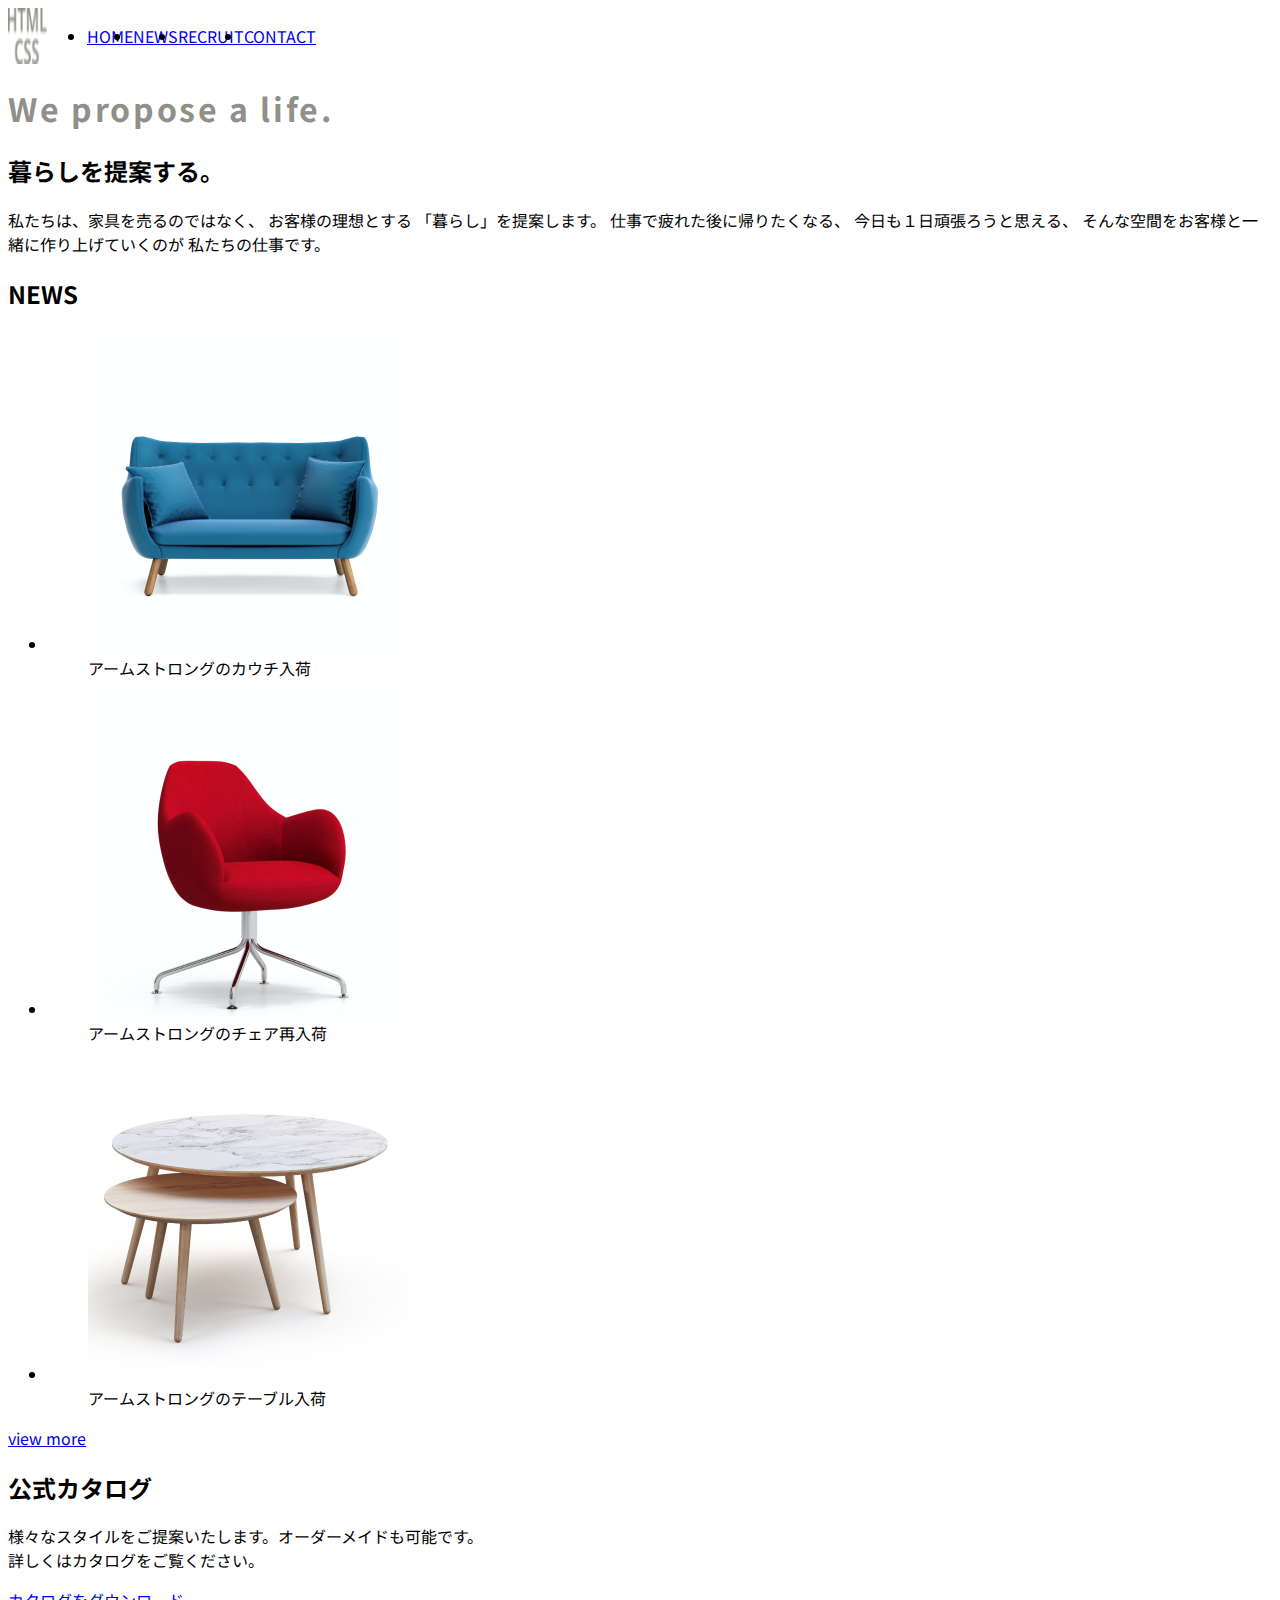
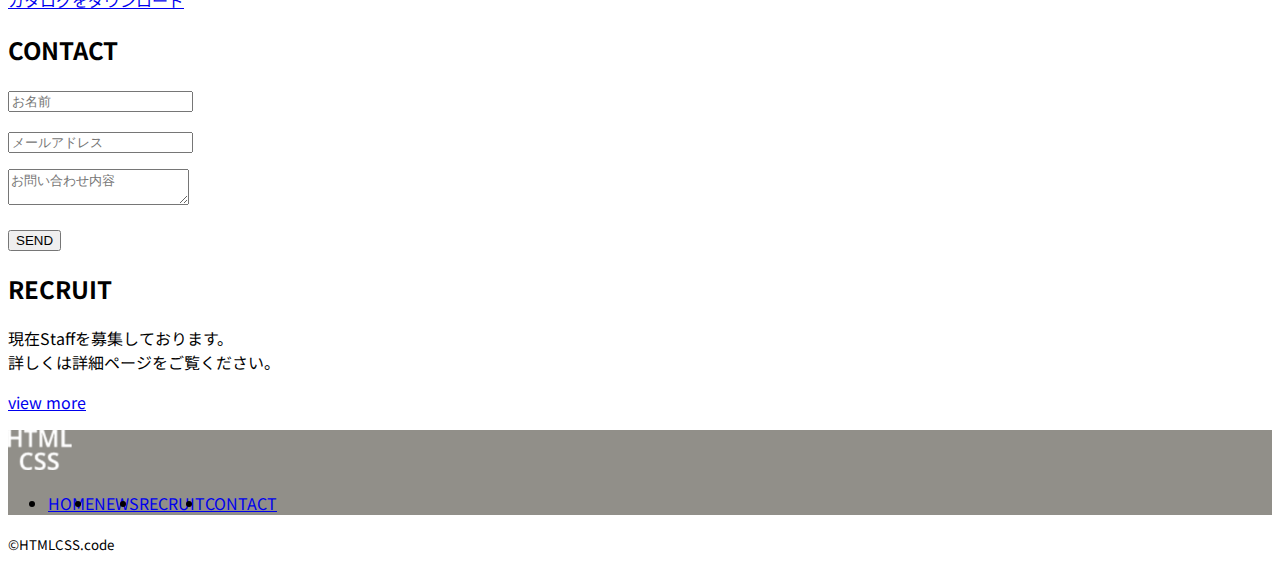
==== html-kaguya/index.html @ d34f878e "二箇所に改行を追加しました。" ====
<!DOCTYPE html>
<html lang="ja">
  <head>
    <meta charset="UTF-8">
    <meta name="viewport" content="width=device-width, initial-scale=1.0">
    <meta name="description" content="家具屋課題のHOMEページです。">
    <title>家具屋課題のHOMEページ</title>
    <link href="https://fonts.googleapis.com/css2?family=Noto+Sans+JP&display=swap" rel="stylesheet">
    <link rel="stylesheet" href="style.css">
  </head>
  <body>
    <header>
      <nav class="header-nav">
        <img class="header-nav__img" src="images/logo_header.png" srcset="images/logo_header.png 1x, images/logo_header@2x.png 2x" alt="htmlcss-header">
        <ul class="header-nav__menu">
          <li class="current-page"><a href="index.html">HOME</a></li>
          <li><a href="news.html">NEWS</a></li>
          <li><a href="recruit.html">RECRUIT</a></li>
          <li><a href="contact.html">CONTACT</a></li>
        </ul>
      </nav>
    </header>
    <main>
      <article class="main-article">
        <h1 class="h1-home">
          <span>We</span>
          <span>propose</span>
          <span>a life.</span>
        </h1>
        <div class="main-home">
          <article class="home-article">
            <h2 class="home-article__heading">暮らしを提案する。</h2>
            <p class="home-article__paragraph">
              <span>私たちは、家具を売るのではなく、</span>
              <span>お客様の理想とする</span>
              <span>「暮らし」を提案します。</span>
              <span>仕事で疲れた後に帰りたくなる、</span>
              <span>今日も１日頑張ろうと思える、</span>
              <span>そんな空間をお客様と一緒に作り上げていくのが</span>
              <span>私たちの仕事です。</span>
            </p>
          </article>
          <div class="home-image"></div>
        </div>
        <article class="main-news">
          <h2 class="main-news__heading">NEWS</h2>
          <ul class="main-news__unordered-list">
            <li>
              <figure>
                <img src="images/news01.png" alt="armstrong-couch" srcset="images/news01.png 1x, images/news01@2x.png 2x">
                <figcaption>アームストロングのカウチ入荷</figcaption>
              </figure>
            </li>
            <li>
              <figure>
                <img src="images/news02.png" alt="armstrong-chair" srcset="images/news02.png 1x, images/news02@2x.png 2x">
                <figcaption>アームストロングのチェア再入荷</figcaption>
              </figure>
            </li>
            <li>
              <figure>
                <img src="images/news03.png" alt="armstrong-table" srcset="images/news03.png 1x, images/news03@2x.png 2x">
                <figcaption>アームストロングのテーブル入荷</figcaption>
              </figure>
            </li>
          </ul>
          <p class="main-news__view-more"><a href="news.html">view more</a></p>
        </article>
        <article class="main-others">
          <h2 class="main-others__heading--catalog">公式カタログ</h2>
          <p class="main-others__paragraph--catalog">様々なスタイルをご提案いたします。オーダーメイドも可能です。<br>詳しくはカタログをご覧ください。</p>
          <p class="main-others__button--catalog"><a href="ctlg.pdf">カタログをダウンロード</a></p>
        </article>
        <article class="main-others">
          <h2 class="main-others__heading--contact">CONTACT</h2>
          <form class="main-others__form--contact" action="#" method="post">
            <p><input type="text" name="name" id="name-field" placeholder="お名前"></p>
            <p><input type="email" name="email" id="email-field" placeholder="メールアドレス"></p>
            <p><textarea name="comment" id="comment" placeholder="お問い合わせ内容"></textarea></p>
            <p><input type="submit" name="submit" value="SEND" id="submit"></p>
          </form>
        </article>
        <article class="main-others">
          <h2 class="main-others__heading--recruit">RECRUIT</h2>
          <p class="main-others__paragraph--recruit">現在Staffを募集しております。 <br>詳しくは詳細ページをご覧ください。</p>
          <p class="main-others__view-more--recruit"><a href="recruit.html">view more</a></p>
        </article>
      </article>
    </main>
    <footer>
      <nav class="footer-nav">
        <img class="footer-nav__img" src="images/logo_footer.png" srcset="images/logo_footer.png 1x, images/logo_footer@2x.png 2x" alt="htmlcss-footer">
        <ul class="footer-nav__menu">
          <li><a href="index.html">HOME</a></li>
          <li><a href="news.html">NEWS</a></li>
          <li><a href="recruit.html">RECRUIT</a></li>
          <li><a href="contact.html">CONTACT</a></li>
        </ul>
      </nav>
      <p class="footer-copyright"><small>&copy;HTMLCSS.code</small></p>
    </footer>
  </body>
</html>
---- html-kaguya/style.css ----
body {
  font-family: 'Noto Sans JP', sans-serif;
}

.header-nav {
  display: -webkit-box;
  display: -ms-flexbox;
  display: flex;
}

.header-nav__menu {
  display: -webkit-box;
  display: -ms-flexbox;
  display: flex;
}

.header-titles {
  background: transparent url(images/home_top.png) 0% 0% no-repeat padding-box;
}

.h1-home {
  text-align: left;
  font: Regular 53px/73px Noto Sans;
  letter-spacing: 2.65px;
  color: #918F89;
  opacity: 1;
}

.main-the-article {
  display: -webkit-box;
  display: -ms-flexbox;
  display: flex;
}

.main-contents__heading {
  letter-spacing: 2.5px;
  color: #3B3B3B;
  opacity: 1;
}

.main-contents__heading--home {
  color: #FF0000;
}

.main-contents__heading--news {
  letter-spacing: 2.3px;
}

.main-contents__paragraph {
  text-align: left;
  font: Regular 12px/30px Noto Sans;
  letter-spacing: 0.36px;
  color: #3B3B3B;
  opacity: 1;
}

.main-contents__unordered-list {
  list-style: none;
  display: -webkit-box;
  display: -ms-flexbox;
  display: flex;
  letter-spacing: -0.85px;
  color: #FFFFFF;
  text-shadow: 0px 0px 6px #000000E0;
  opacity: 1;
}

.test {
  background: #000000 0% 0% no-repeat padding-box;
  opacity: 0.6;
}

.footer-nav {
  background: #918F89 0% 0% no-repeat padding-box;
  opacity: 1;
}

.footer-nav__menu {
  display: -webkit-box;
  display: -ms-flexbox;
  display: flex;
}

.article-list {
  width: 100%;
}

.article-list__article-title {
  font-size: 20px;
}

.article-list__article-subtitle {
  font-size: 16px;
}
/*# sourceMappingURL=style.css.map */
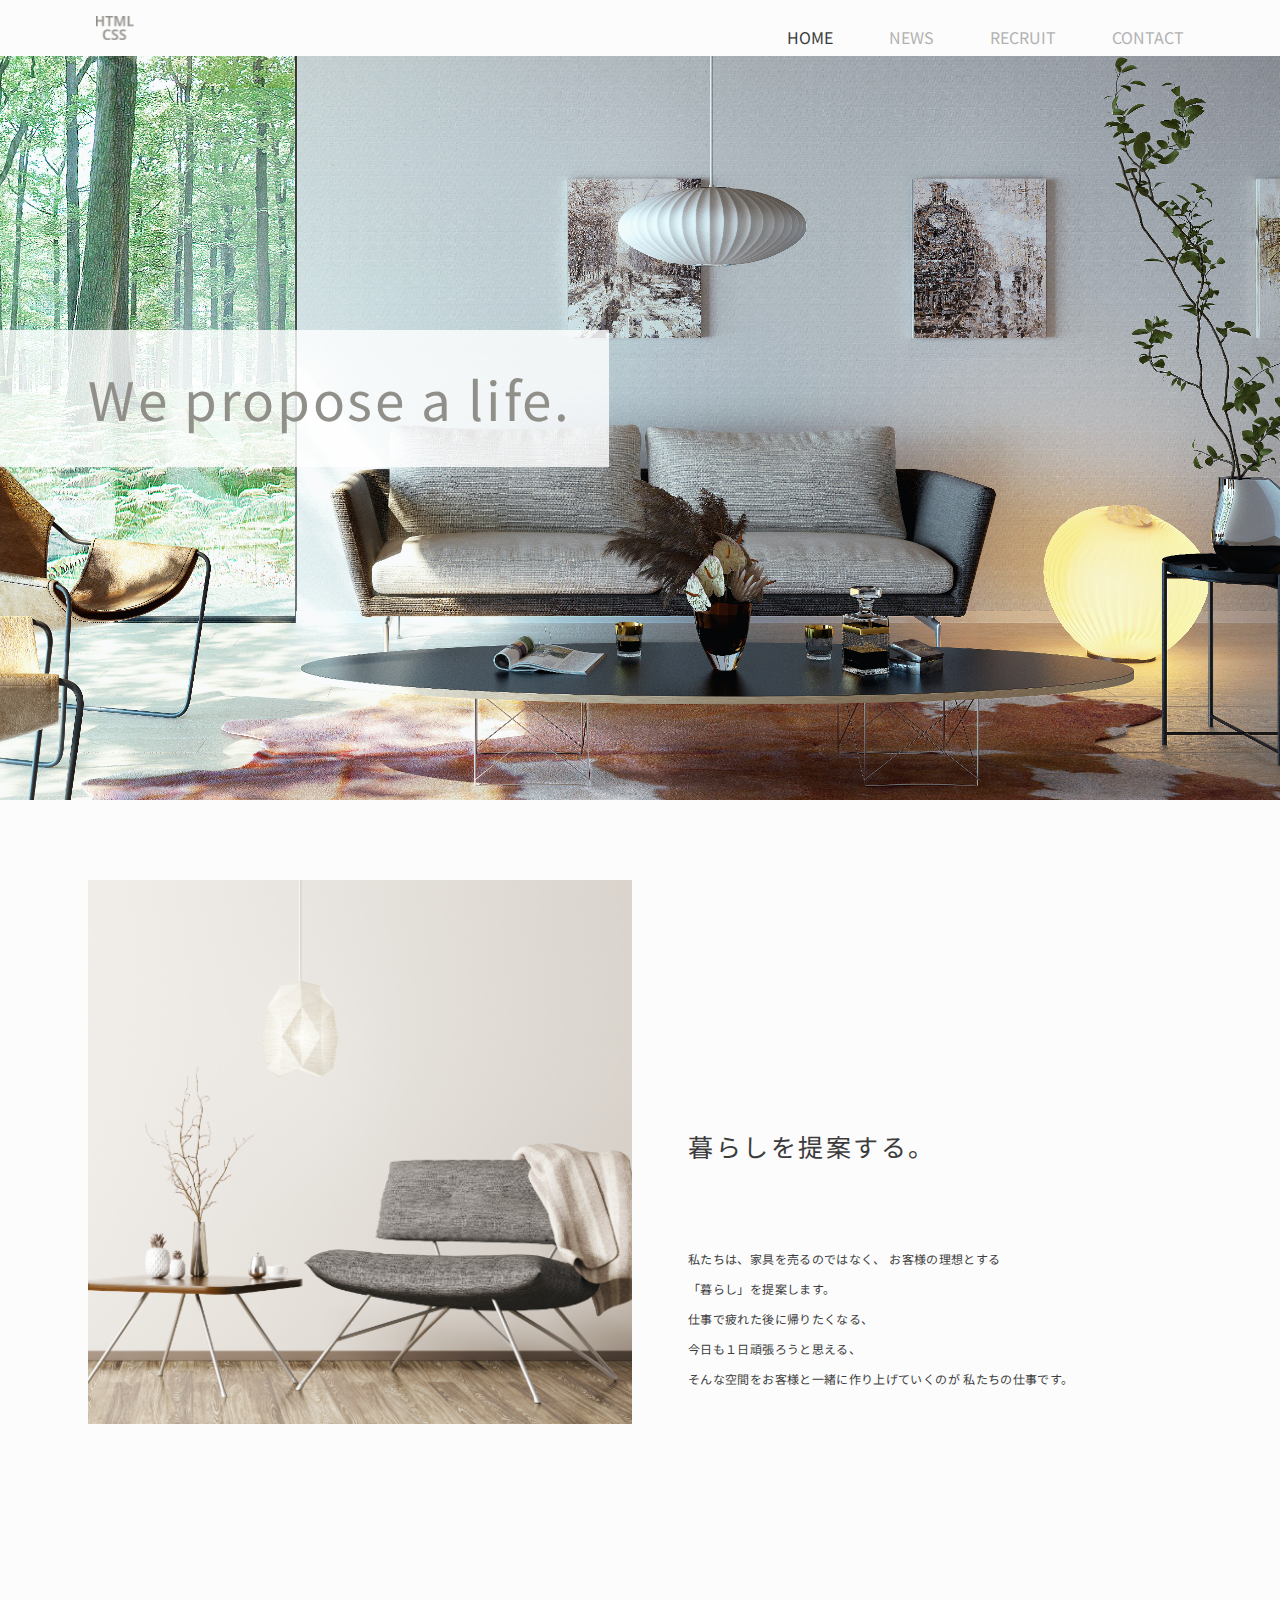
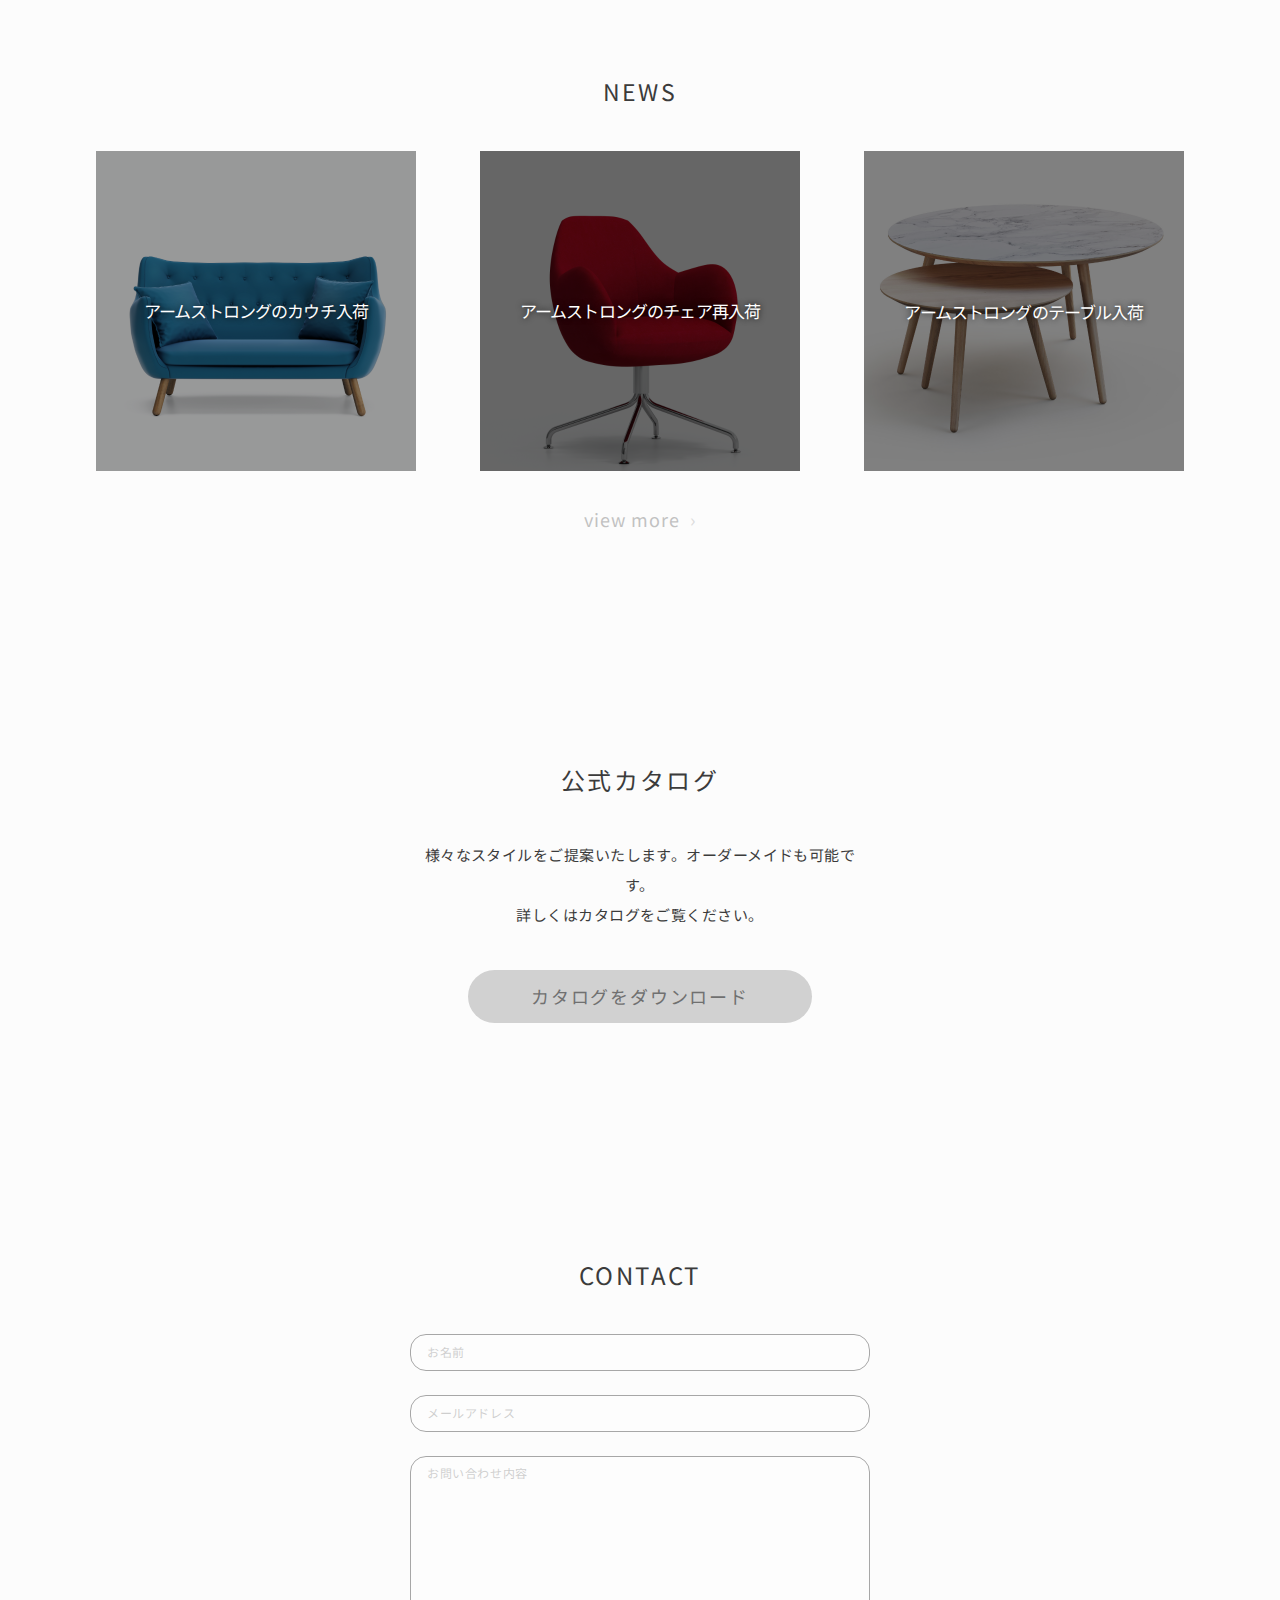
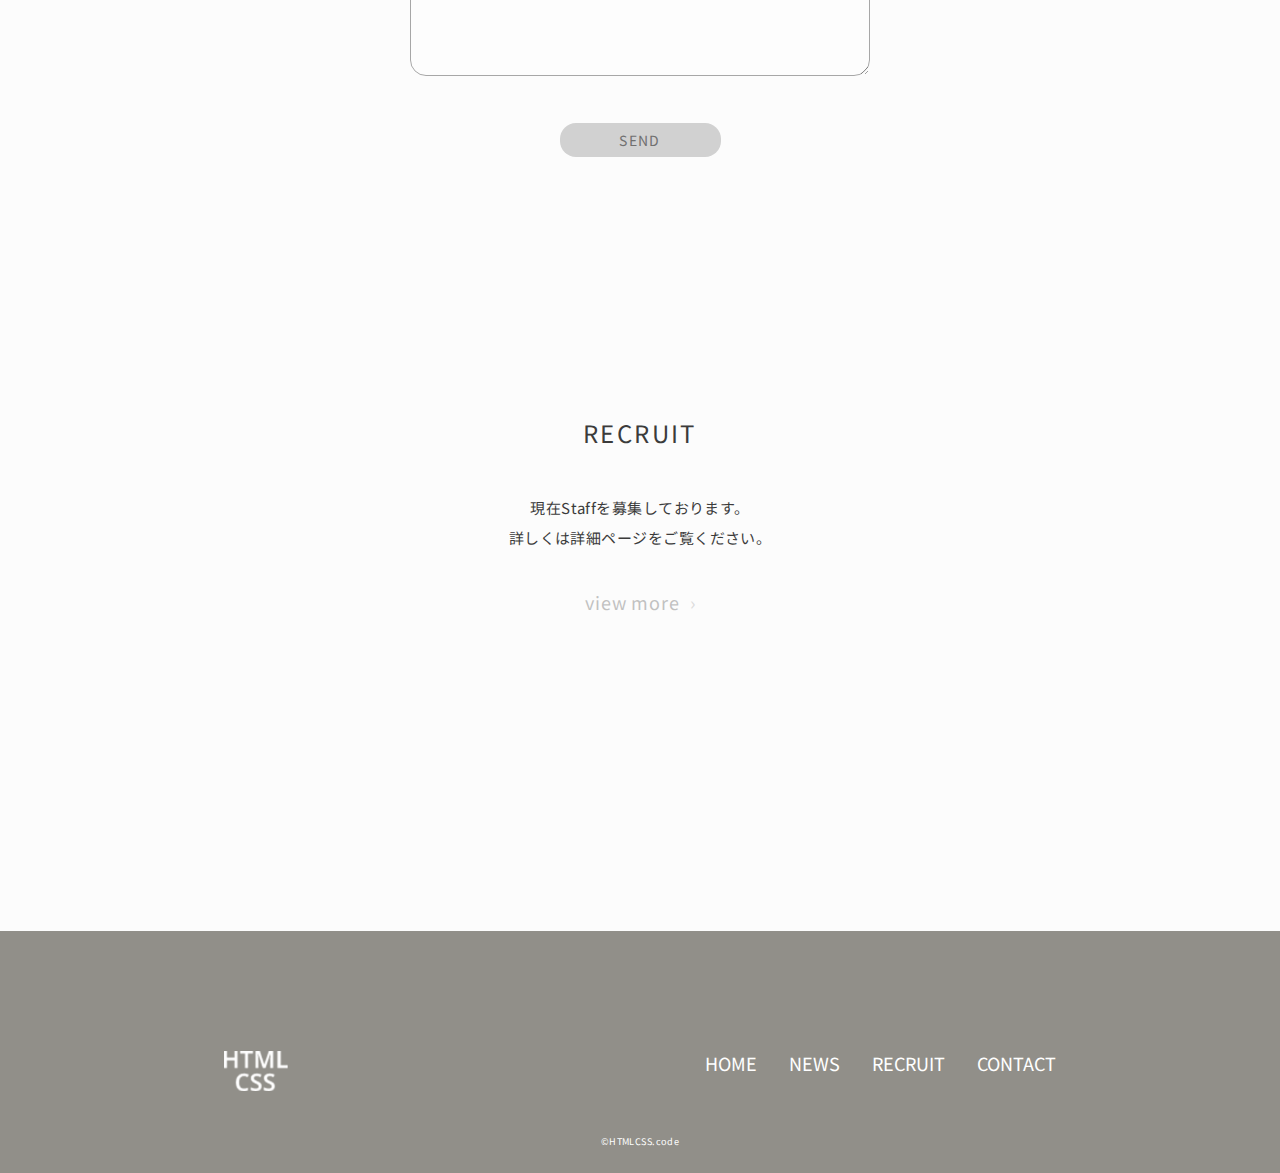
==== commit e16cba0e: "家具屋Homeのレスポンシブ対応をしました。HTMLではコンテンツを一つ追加しています。" ====
--- a/html-kaguya/index.html
+++ b/html-kaguya/index.html
@@ -77,7 +77,8 @@
             <p><input type="text" name="name" id="name-field" placeholder="お名前"></p>
             <p><input type="email" name="email" id="email-field" placeholder="メールアドレス"></p>
             <p><textarea name="comment" id="comment" placeholder="お問い合わせ内容"></textarea></p>
-            <p><input type="submit" name="submit" value="SEND" id="submit"></p>
+            <p class="submit-uppercase-pc"><input type="submit" name="submit" value="SEND" id="submit-pc"></p>
+            <p class="submit-uppercase-sp"><input type="submit" name="submit" value="Send" id="submit-sp"></p>
           </form>
         </article>
         <article class="main-others">
--- a/html-kaguya/style.css
+++ b/html-kaguya/style.css
@@ -1,95 +1,895 @@
+@charset "UTF-8";
 body {
-  font-family: 'Noto Sans JP', sans-serif;
+  margin: 0;
+  background: #fcfcfc 0% 0% no-repeat padding-box;
+  color: #3b3b3b;
+  font: normal 11px/22px "Noto Sans JP, sans-serif";
+}
+
+p,
+h1,
+h2,
+ul,
+figure {
+  margin: 0;
+  padding: 0;
+}
+
+a {
+  color: #b2b2b2;
+  text-decoration: none;
+}
+
+a:hover {
+  transition: opacity 0.3s;
+}
+
+*,
+*:before,
+*:after {
+  box-sizing: border-box;
+}
+
+.header-nav,
+.footer-nav,
+.footer-copyright,
+.main-article,
+.main-article-news,
+.main-article-recruit,
+.main-article-contact,
+.h1-news,
+.h1-recruit,
+.h1-contact {
+  max-width: 1280px;
+  margin: 0 auto;
+}
+
+@media (max-width: 350px) {
+  header {
+    height: 56px;
+  }
 }
 
 .header-nav {
-  display: -webkit-box;
-  display: -ms-flexbox;
+  padding: 0 96px;
+  font: normal 16px/22px "Noto Sans JP";
   display: flex;
+  justify-content: space-between;
+  align-items: flex-end;
+  height: 56px;
+}
+
+@media (max-width: 350px) {
+  .header-nav {
+    background: #918f89 url(images/logo_footer.png) 50% 50%/39.69px 24px
+      no-repeat padding-box;
+    position: fixed;
+    z-index: 1;
+    left: 0;
+    width: 350px;
+  }
+}
+
+.header-nav__img {
+  width: 38.49px;
+  height: 24px;
+  align-self: center;
+}
+
+@media (max-width: 350px) {
+  .header-nav__img {
+    display: none;
+  }
 }
 
 .header-nav__menu {
-  display: -webkit-box;
-  display: -ms-flexbox;
   display: flex;
-}
-
-.header-titles {
-  background: transparent url(images/home_top.png) 0% 0% no-repeat padding-box;
+  align-items: flex-end;
+}
+
+.header-nav__menu li {
+  display: inline-block;
+  letter-spacing: 0px;
+  margin-right: 56px;
+  padding-bottom: 8px;
+}
+
+.header-nav__menu li:last-child {
+  margin-right: 0;
+}
+
+@media (max-width: 350px) {
+  .header-nav__menu {
+    display: none;
+  }
+}
+
+.header-nav .current-page a {
+  color: #3b3b3b;
+}
+
+@media (max-width: 350px) {
+  footer {
+    height: 232px;
+    background: #918f89;
+  }
+}
+
+.footer-nav {
+  padding: 120px 224px 41px 224px;
+  display: flex;
+  justify-content: space-between;
+  background: #918f89;
+  font: normal 18px/24px "Noto Sans JP";
+}
+
+@media (max-width: 350px) {
+  .footer-nav {
+    background: url(images/logo_footer.png) 50% 50%/51.69px 32px no-repeat
+      padding-box;
+    padding: 0;
+    height: 186px;
+  }
+}
+
+.footer-nav__img {
+  width: 63.69px;
+  height: 40px;
+  align-self: center;
+}
+
+@media (max-width: 350px) {
+  .footer-nav__img {
+    display: none;
+  }
+}
+
+.footer-nav__menu {
+  display: flex;
+  align-items: flex-end;
+}
+
+@media (max-width: 350px) {
+  .footer-nav__menu {
+    display: none;
+  }
+}
+
+.footer-nav__menu li {
+  display: inline-block;
+  margin-right: 32px;
+  padding-bottom: 16px;
+}
+
+.footer-nav__menu li:last-child {
+  margin-right: 0;
+}
+
+@media (max-width: 350px) {
+  .footer-nav__menu {
+    display: none;
+  }
+}
+
+.footer-nav a {
+  letter-spacing: 0px;
+  color: #ffffff;
+}
+
+.footer-copyright {
+  padding-bottom: 24px;
+  background: #918f89;
+  text-align: center;
+  font: normal 11px/16px "Noto Sans JP";
+  letter-spacing: 0.44px;
+  color: #ffffff;
+}
+
+@media (max-width: 350px) {
+  .footer-copyright {
+    padding-bottom: 32px;
+  }
+}
+
+.main-article {
+  padding-top: 274px;
+  background: 0 0 / contain url(images/home_top.png) no-repeat padding-box;
+}
+
+@media (max-width: 350px) {
+  .main-article {
+    padding-top: 180px;
+    background: transparent url(images/home_top_sp.png) 0 0 / contain no-repeat
+      padding-box;
+  }
+}
+
+.main-article-news {
+  padding-top: 191px;
+  background: 0 0 / contain url(images/news_top.png) no-repeat padding-box;
+}
+
+@media (max-width: 350px) {
+  .main-article-news {
+    background: transparent url(images/news_top_sp.png) 0 0 / contain no-repeat
+      padding-box;
+  }
+}
+
+.main-article-recruit {
+  padding-top: 192px;
+  background: 0 0 / contain url(images/recruit_top.png) no-repeat padding-box;
+}
+
+@media (max-width: 350px) {
+  .main-article-recruit {
+    background: transparent url(images/recruit_top_sp.png) 0 0 / contain
+      no-repeat padding-box;
+  }
+}
+
+.main-article-contact {
+  padding-top: 192px;
+  background: 0 0 / contain url(images/contact_top.png) no-repeat padding-box;
+}
+
+@media (max-width: 350px) {
+  .main-article-contact {
+    background: transparent url(images/contact_top_sp.png) 0 0 / contain
+      no-repeat padding-box;
+  }
+}
+
+.h1-news,
+.h1-recruit,
+.h1-contact {
+  font-weight: normal;
+  font: normal 30px/53px "Noto Sans JP";
+  letter-spacing: 3px;
+  padding-left: 228px;
+  margin-bottom: 384px;
 }
 
 .h1-home {
-  text-align: left;
-  font: Regular 53px/73px Noto Sans;
+  width: 609px;
+  padding: 32px 0 32px 88px;
+  font: normal 53px/73px "Noto Sans JP";
   letter-spacing: 2.65px;
-  color: #918F89;
+  color: #918f89;
+  background: rgba(255, 255, 255, 0.8);
+  margin-bottom: 413px;
+}
+
+@media (max-width: 350px) {
+  .h1-home {
+    width: 184px;
+    padding: 0;
+    font: normal 39px/37px "Noto Sans JP";
+    letter-spacing: 1.95px;
+    background: none;
+    margin-bottom: 416px;
+  }
+}
+
+@media (max-width: 350px) {
+  .h1-home span {
+    display: inline-block;
+    height: 80px;
+    background: rgba(255, 255, 255, 0.6);
+    padding: 16px 16px 16px 54px;
+    margin-bottom: 16px;
+  }
+}
+
+.h1-news {
+  color: #918f89;
+}
+
+.h1-recruit {
+  color: #918f89;
+}
+
+.h1-contact {
+  color: #fcfcfc;
+}
+
+.main-home {
+  max-width: 1104px;
+  margin: 0 auto;
+  margin-bottom: 240px;
+  display: flex;
+  justify-content: center;
+  height: 560px;
+}
+
+@media (max-width: 350px) {
+  .main-home {
+    max-width: 328px;
+    display: block;
+    height: auto;
+  }
+}
+
+.home-article {
+  max-width: 560px;
+  margin: 0 auto;
+  width: 100%;
+  order: 1;
+  padding: 240px 0 0 56px;
+}
+
+@media (max-width: 350px) {
+  .home-article {
+    padding: 0;
+  }
+}
+
+.home-article__heading {
+  font: normal 25px/53px "Noto Sans JP";
+  letter-spacing: 2.5px;
+  margin-bottom: 71px;
+}
+
+@media (max-width: 350px) {
+  .home-article__heading {
+    text-align: center;
+    font: normal 21px/53px "Noto Sans JP";
+    letter-spacing: 2.1px;
+    line-height: 1;
+    margin-bottom: 32px;
+  }
+}
+
+.home-article__paragraph {
+  font: normal 12px/30px "Noto Sans JP";
+  letter-spacing: 0.36px;
+}
+
+@media (max-width: 350px) {
+  .home-article__paragraph {
+    text-align: center;
+    font: normal 14px/35px "Noto Sans JP";
+    letter-spacing: 0.42px;
+    margin-bottom: 24px;
+  }
+  .home-article__paragraph span:nth-child(2),
+  .home-article__paragraph span:nth-child(7) {
+    display: block;
+  }
+}
+
+.home-article__paragraph span:nth-child(3),
+.home-article__paragraph span:nth-child(5) {
+  display: block;
+}
+
+.home-image {
+  max-width: 560px;
+  margin: 0 auto;
+  background: 0 0 / contain url(images/concept.png) no-repeat padding-box;
+  width: 100%;
+}
+
+@media (max-width: 350px) {
+  .home-image {
+    background: transparent url(images/concept.png) 50% 50%/328px auto no-repeat
+      padding-box;
+    height: 264px;
+  }
+}
+
+.main-news__heading,
+.main-news__heading--page,
+.main-recruit__heading--recruit {
+  text-align: center;
+  font: normal 23px/53px "Noto Sans JP";
+  letter-spacing: 2.3px;
+}
+
+.main-news {
+  max-width: 1088px;
+  margin: 0 auto;
+  margin-bottom: 240px;
+}
+
+.main-news__page {
+  max-width: 1088px;
+  margin: 0 auto;
+  margin-bottom: 320px;
+}
+
+.main-news__heading {
+  line-height: 1;
+  margin-bottom: 48px;
+}
+
+@media (max-width: 350px) {
+  .main-news__heading {
+    font: normal 25px/53px "Noto Sans JP";
+    line-height: 1;
+    letter-spacing: 2.5px;
+    margin-bottom: 24px;
+  }
+}
+
+.main-news__heading--page {
+  margin-bottom: 56px;
+}
+
+.main-news__unordered-list {
+  display: flex;
+  justify-content: space-between;
+  list-style: none;
+  margin-bottom: 39px;
+}
+
+@media (max-width: 350px) {
+  .main-news__unordered-list {
+    display: block;
+    margin-bottom: 32px;
+  }
+}
+
+@media (max-width: 350px) {
+  .main-news__unordered-list li {
+    margin-bottom: 24px;
+    text-align: center;
+  }
+}
+
+.main-news__unordered-list li figure {
+  background-color: #000000;
+  position: relative;
+  max-width: 320px;
+  margin: 0 auto;
+}
+
+@media (max-width: 350px) {
+  .main-news__unordered-list li figure {
+    max-width: 272px;
+  }
+}
+
+.main-news__unordered-list li figure img {
+  width: 100%;
+}
+
+.main-news__unordered-list li:nth-child(1) img {
+  opacity: 0.6;
+  vertical-align: middle;
+}
+
+@media (max-width: 350px) {
+  .main-news__unordered-list li:nth-child(1) img {
+    opacity: 0.6;
+  }
+}
+
+.main-news__unordered-list li:nth-child(2) img {
+  opacity: 0.4;
+  vertical-align: middle;
+}
+
+@media (max-width: 350px) {
+  .main-news__unordered-list li:nth-child(2) img {
+    opacity: 0.6;
+  }
+}
+
+.main-news__unordered-list li:nth-child(3) img {
+  opacity: 0.5;
+  vertical-align: middle;
+}
+
+@media (max-width: 350px) {
+  .main-news__unordered-list li:nth-child(3) img {
+    opacity: 0.6;
+  }
+}
+
+.main-news__unordered-list li:nth-child(3) figcaption {
+  font: normal 17px/41px "Noto Sans JP";
+}
+
+@media (max-width: 350px) {
+  .main-news__unordered-list li:nth-child(3) figcaption {
+    font: normal 15px/32px "Noto Sans JP";
+    letter-spacing: -0.75px;
+  }
+}
+
+.main-news__unordered-list figcaption {
+  position: absolute;
+  width: 100%;
+  text-align: center;
+  top: 50%;
+  left: 50%;
+  transform: translate(-50%, -50%);
+  font: normal 17px/50px "Noto Sans JP";
+  letter-spacing: -0.85px;
+  color: #ffffff;
+  text-shadow: 0px 0px 6px #000000e0;
+}
+
+@media (max-width: 350px) {
+  .main-news__unordered-list figcaption {
+    font: normal 15px/32px "Noto Sans JP";
+    letter-spacing: -0.75px;
+    text-shadow: none;
+  }
+}
+
+.main-news__view-more {
+  text-align: center;
+  font: normal 18px/45px "Noto Sans JP";
+  opacity: 0.3;
+  line-height: 1;
+}
+
+@media (max-width: 350px) {
+  .main-news__view-more {
+    opacity: 1;
+  }
+}
+
+.main-news__view-more a {
+  letter-spacing: 0.9px;
+  color: #3b3b3b;
+}
+
+.main-news__view-more a:after {
+  margin-left: 10px;
+  content: "›";
+  color: #919191;
+}
+
+.main-others__heading--catalog,
+.main-others__heading--contact,
+.main-others__heading--recruit,
+.main-others__contact-page--heading {
+  text-align: center;
+  font: normal 24px/53px "Noto Sans JP";
+  letter-spacing: 2.4px;
+  line-height: 1;
+}
+
+.main-others__paragraph--catalog,
+.main-others__paragraph--recruit {
+  text-align: center;
+  font: normal 15px/30px "Noto Sans JP";
+  letter-spacing: 0.45px;
+}
+
+.main-others {
+  max-width: 460px;
+  margin: 0 auto;
+  margin-bottom: 240px;
+}
+
+@media (max-width: 350px) {
+  .main-others {
+    max-width: 330px;
+  }
+}
+
+.main-others:nth-child(6) {
+  margin-bottom: 320px;
+}
+
+@media (max-width: 350px) {
+  .main-others:nth-child(6) {
+    margin-bottom: 240px;
+  }
+}
+
+.main-others__heading--catalog {
+  margin-bottom: 48px;
+}
+
+.main-others__heading--contact {
+  margin-bottom: 47px;
+}
+
+@media (max-width: 350px) {
+  .main-others__heading--contact {
+    line-height: 1;
+    margin-bottom: 32px;
+  }
+}
+
+.main-others__heading--recruit {
+  margin-bottom: 48px;
+}
+
+@media (max-width: 350px) {
+  .main-others__heading--recruit {
+    line-height: 1;
+    margin-bottom: 32px;
+  }
+}
+
+.main-others__paragraph--catalog {
+  margin-bottom: 40px;
+}
+
+@media (max-width: 350px) {
+  .main-others__paragraph--catalog {
+    font: normal 14px/27px "Noto Sans JP";
+    letter-spacing: 0.42px;
+  }
+}
+
+.main-others__paragraph--recruit {
+  margin-bottom: 40px;
+}
+
+@media (max-width: 350px) {
+  .main-others__paragraph--recruit {
+    font: normal 15px/30px "Noto Sans JP";
+    letter-spacing: 0.45px;
+    margin-bottom: 24px;
+  }
+}
+
+.main-others__button--catalog {
+  text-align: center;
+  background: #d1d1d1;
+  border-radius: 40px;
+  max-width: 344px;
+  margin: 0 auto;
+}
+
+@media (max-width: 350px) {
+  .main-others__button--catalog {
+    max-width: 280px;
+    height: 56px;
+  }
+}
+
+.main-others__button--catalog a {
+  font: normal 18px/53px "Noto Sans JP";
+  letter-spacing: 1.8px;
+  color: #707070;
+  display: block;
+}
+
+.main-others__form--contact input,
+.main-others__form--contact textarea {
+  width: 100%;
+  border: 1px solid #707070;
+  border-radius: 16px;
+  background: #ffffff;
+  opacity: 0.6;
+}
+
+.main-others__form--contact input::placeholder,
+.main-others__form--contact textarea::placeholder {
+  font: normal 12px/53px "Noto Sans JP";
+  line-height: 1;
+  letter-spacing: 0.6px;
+  opacity: 0.4;
+  color: #3b3b3b;
+}
+
+@media (max-width: 350px) {
+  .main-others__form--contact p {
+    padding: 0 22px;
+  }
+}
+
+.main-others__form--contact input {
+  padding: 10px 16px;
+  margin-bottom: 24px;
+}
+
+@media (max-width: 350px) {
+  .main-others__form--contact input {
+    border: 0.5px solid #707070;
+    border-radius: 11px;
+    padding: 11px 17px 7px 17px;
+    margin-bottom: 16px;
+    height: 32px;
+  }
+}
+
+@media (max-width: 350px) {
+  .main-others__form--contact input::placeholder {
+    font: normal 14px/53px "Noto Sans JP";
+    letter-spacing: 0.7px;
+  }
+}
+
+.main-others__form--contact textarea {
+  padding: 10px 16px 178px 16px;
+  margin-bottom: 40px;
+}
+
+@media (max-width: 350px) {
+  .main-others__form--contact textarea {
+    padding: 15px 17px 117px 17px;
+    margin-bottom: 32px;
+    border: 0.5px solid #707070;
+    border-radius: 11px;
+  }
+}
+
+@media (max-width: 350px) {
+  .main-others__form--contact textarea::placeholder {
+    font: normal 14px/53px "Noto Sans JP";
+    letter-spacing: 0.7px;
+    line-height: 1;
+  }
+}
+
+.main-others__form--contact .submit-uppercase-pc {
+  max-width: 161px;
+  margin: 0 auto;
+}
+
+@media (max-width: 350px) {
+  .main-others__form--contact .submit-uppercase-pc {
+    max-width: 173px;
+    display: none;
+  }
+}
+
+.main-others__form--contact .submit-uppercase-pc input {
+  border: none;
+  background: #d1d1d1;
+  font: normal 14px/53px "Noto Sans JP";
+  letter-spacing: 1.4px;
+  line-height: 1;
+  color: #707070;
   opacity: 1;
 }
 
-.main-the-article {
-  display: -webkit-box;
-  display: -ms-flexbox;
-  display: flex;
-}
-
-.main-contents__heading {
-  letter-spacing: 2.5px;
-  color: #3B3B3B;
-  opacity: 1;
-}
-
-.main-contents__heading--home {
-  color: #FF0000;
-}
-
-.main-contents__heading--news {
-  letter-spacing: 2.3px;
-}
-
-.main-contents__paragraph {
-  text-align: left;
-  font: Regular 12px/30px Noto Sans;
-  letter-spacing: 0.36px;
-  color: #3B3B3B;
-  opacity: 1;
-}
-
-.main-contents__unordered-list {
-  list-style: none;
-  display: -webkit-box;
-  display: -ms-flexbox;
-  display: flex;
-  letter-spacing: -0.85px;
-  color: #FFFFFF;
-  text-shadow: 0px 0px 6px #000000E0;
-  opacity: 1;
-}
-
-.test {
-  background: #000000 0% 0% no-repeat padding-box;
-  opacity: 0.6;
-}
-
-.footer-nav {
-  background: #918F89 0% 0% no-repeat padding-box;
-  opacity: 1;
-}
-
-.footer-nav__menu {
-  display: -webkit-box;
-  display: -ms-flexbox;
-  display: flex;
-}
-
-.article-list {
-  width: 100%;
-}
-
-.article-list__article-title {
-  font-size: 20px;
-}
-
-.article-list__article-subtitle {
-  font-size: 16px;
-}
-/*# sourceMappingURL=style.css.map */+@media (max-width: 350px) {
+  .main-others__form--contact .submit-uppercase-pc input {
+    font: normal 18px/53px "Noto Sans JP";
+    letter-spacing: 0.9px;
+    line-height: 1;
+  }
+}
+
+.main-others__form--contact .submit-uppercase-sp {
+  display: none;
+}
+
+@media (max-width: 350px) {
+  .main-others__form--contact .submit-uppercase-sp {
+    max-width: 173px;
+    margin: 0 auto;
+    display: block;
+    padding: 0;
+  }
+  .main-others__form--contact .submit-uppercase-sp input {
+    border: none;
+    background: #d1d1d1;
+    font: normal 18px/53px "Noto Sans JP";
+    letter-spacing: 0.9px;
+    line-height: 1;
+    color: #707070;
+    opacity: 1;
+    height: 48px;
+    border-radius: 30px;
+    padding: 12px 64px;
+  }
+}
+
+.main-others__view-more--recruit {
+  text-align: center;
+  font: normal 18px/45px "Noto Sans JP";
+  opacity: 0.3;
+  line-height: 1;
+}
+
+@media (max-width: 350px) {
+  .main-others__view-more--recruit {
+    opacity: 1;
+  }
+}
+
+.main-others__view-more--recruit a {
+  letter-spacing: 0.9px;
+  color: #3b3b3b;
+}
+
+.main-others__view-more--recruit:after {
+  margin-left: 10px;
+  content: "›";
+  color: #919191;
+}
+
+.main-recruit {
+  margin: 0 auto;
+  margin-bottom: 320px;
+}
+
+.main-recruit__heading--recruit {
+  margin-bottom: 32px;
+}
+
+table th,
+table li:first-child {
+  font: normal 16px/22px "Noto Sans JP";
+  letter-spacing: 0;
+}
+
+table {
+  width: 640px;
+  margin: 0 auto;
+  border: 1px solid #707070;
+  border-collapse: separate;
+  border-spacing: 0;
+  border-radius: 4px;
+  overflow: hidden;
+}
+
+table th {
+  background: #dcdbd9;
+  font-weight: normal;
+  width: 144px;
+  border-bottom: 1px solid #707070;
+}
+
+table td {
+  padding: 16px 0;
+  border-bottom: 1px solid #707070;
+  border-left: 1px solid #707070;
+}
+
+table tr:nth-child(4) th {
+  border-bottom: none;
+}
+
+table tr:last-child td {
+  border-bottom: none;
+}
+
+table li {
+  list-style-type: none;
+  margin-left: 45px;
+}
+
+table li:first-child {
+  margin-bottom: 8px;
+}
+
+table .job-description li:not(:first-child) {
+  list-style-type: disc;
+  margin-left: 68px;
+  font: normal 14px/23px "Noto Sans JP";
+  letter-spacing: 0px;
+}
+
+table .salary li:not(:first-child) {
+  font: normal 14px/19px "Noto Sans JP";
+  letter-spacing: 0px;
+}
+
+table .work-time li:not(:first-child) {
+  font: normal 14px/21px "Noto Sans JP";
+  letter-spacing: 0px;
+}
+
+.main-others__contact-page {
+  max-width: 454px;
+  margin: 0 auto;
+  margin-bottom: 320px;
+}
+
+.main-others__contact-page--heading {
+  margin-bottom: 40px;
+}
+
+.main-others__contact-page--paragraph {
+  text-align: center;
+  font: normal 15px/53px "Noto Sans JP";
+  letter-spacing: 0.6px;
+  margin-bottom: 40px;
+  display: inline-block;
+  width: 541px;
+  white-space: nowrap;
+  margin-left: -39px;
+}
+/*# sourceMappingURL=style.css.map */
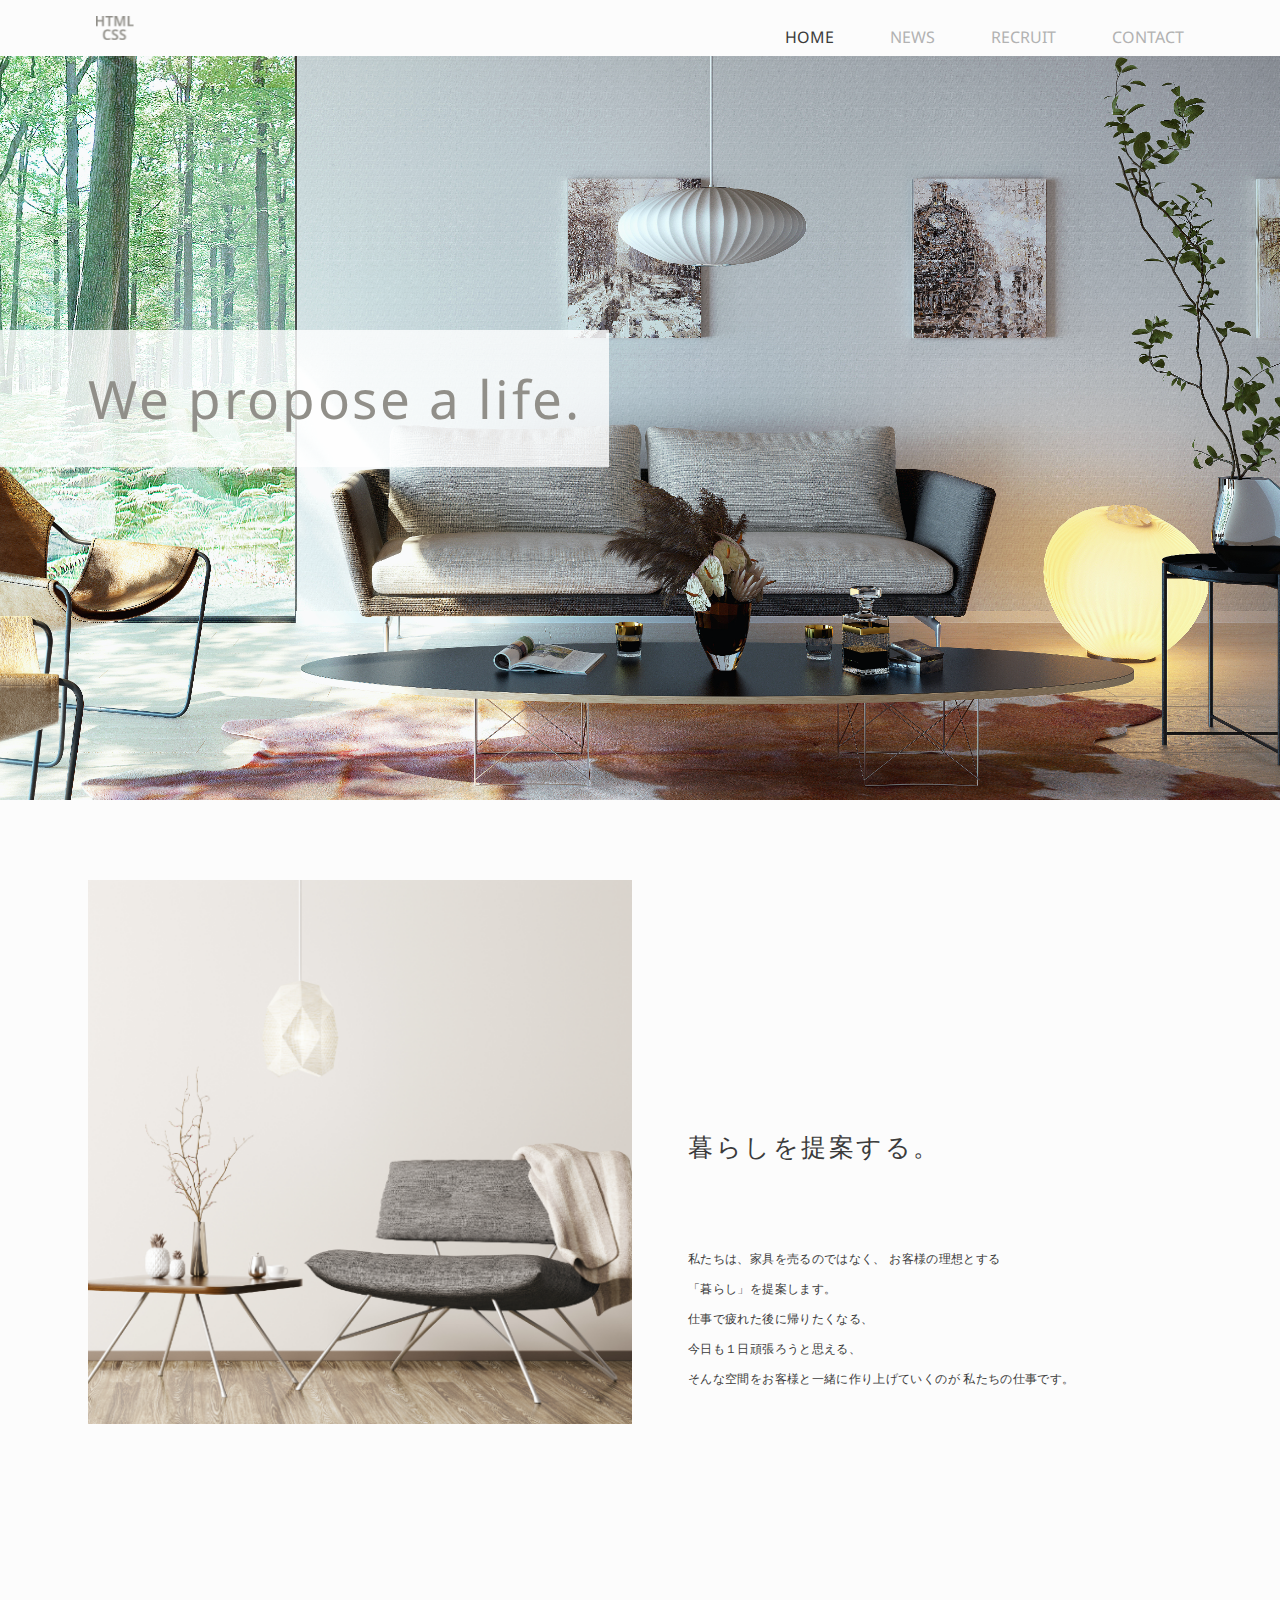
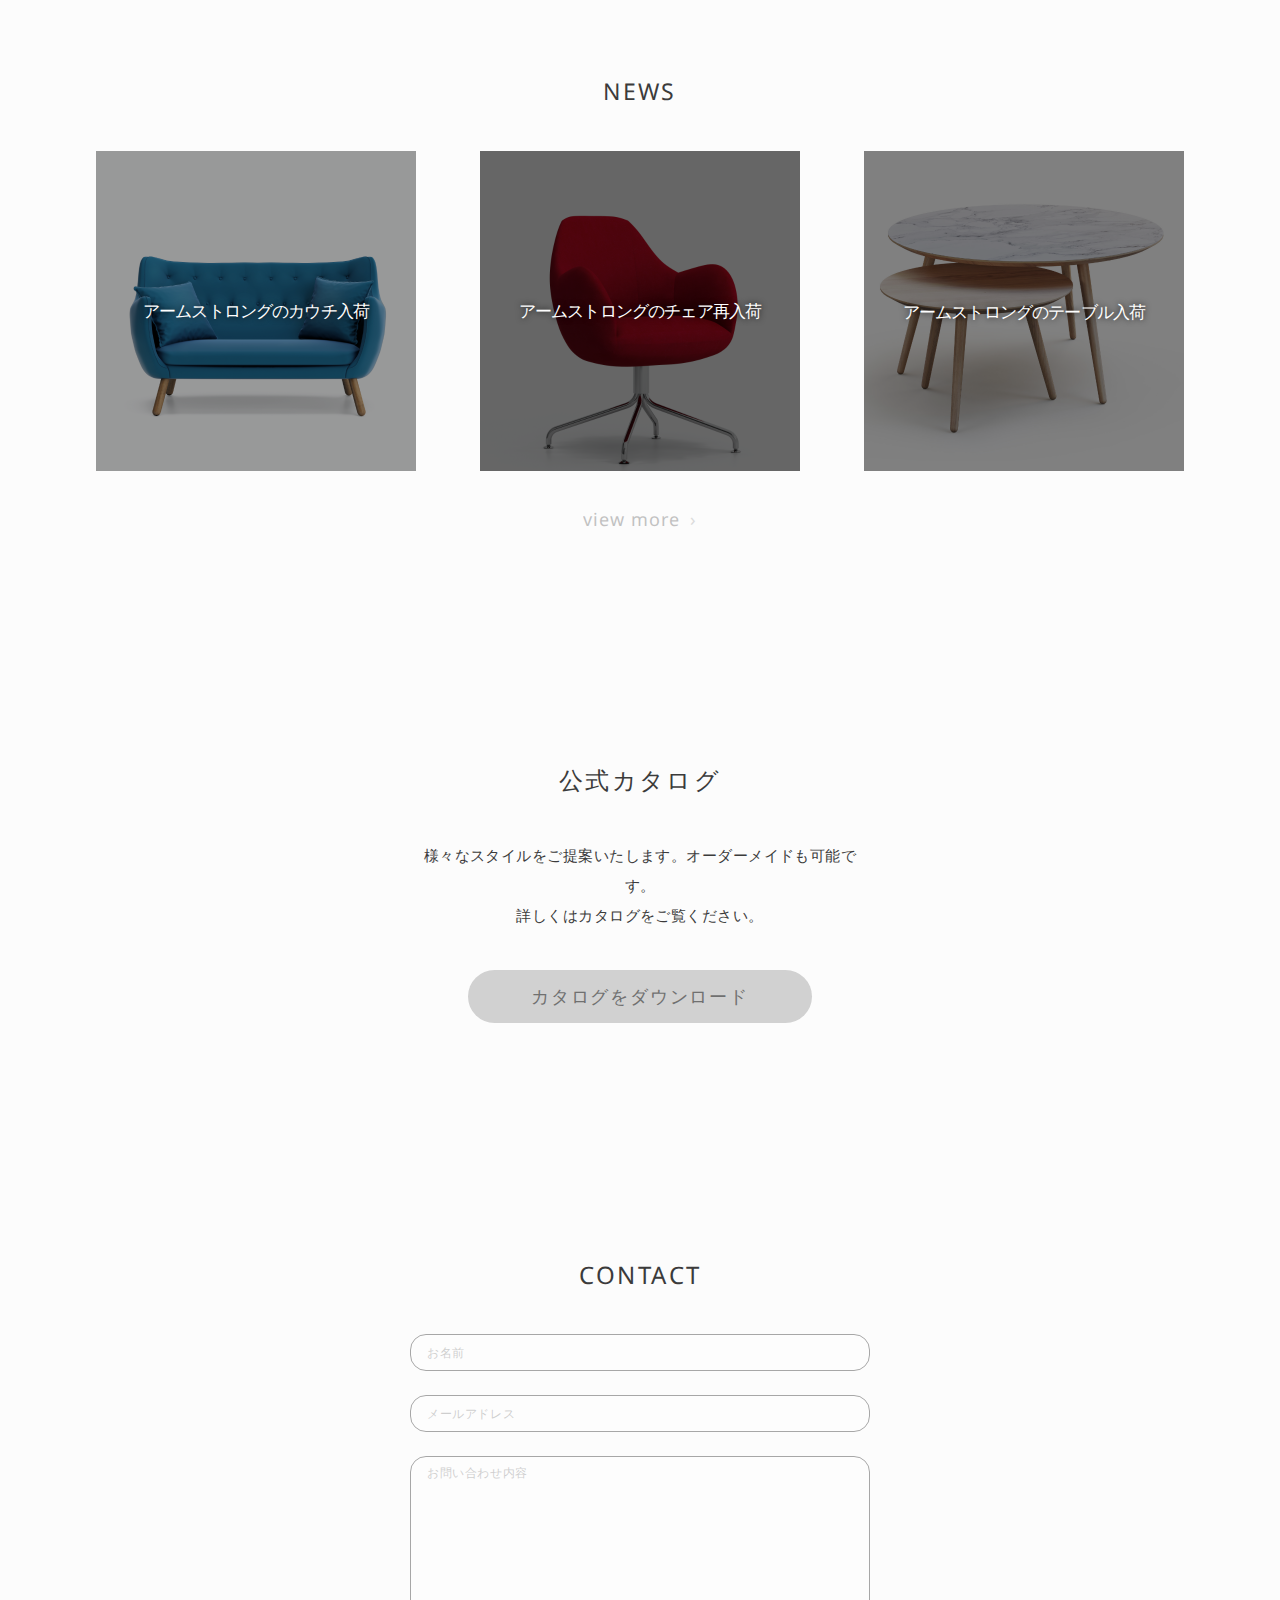
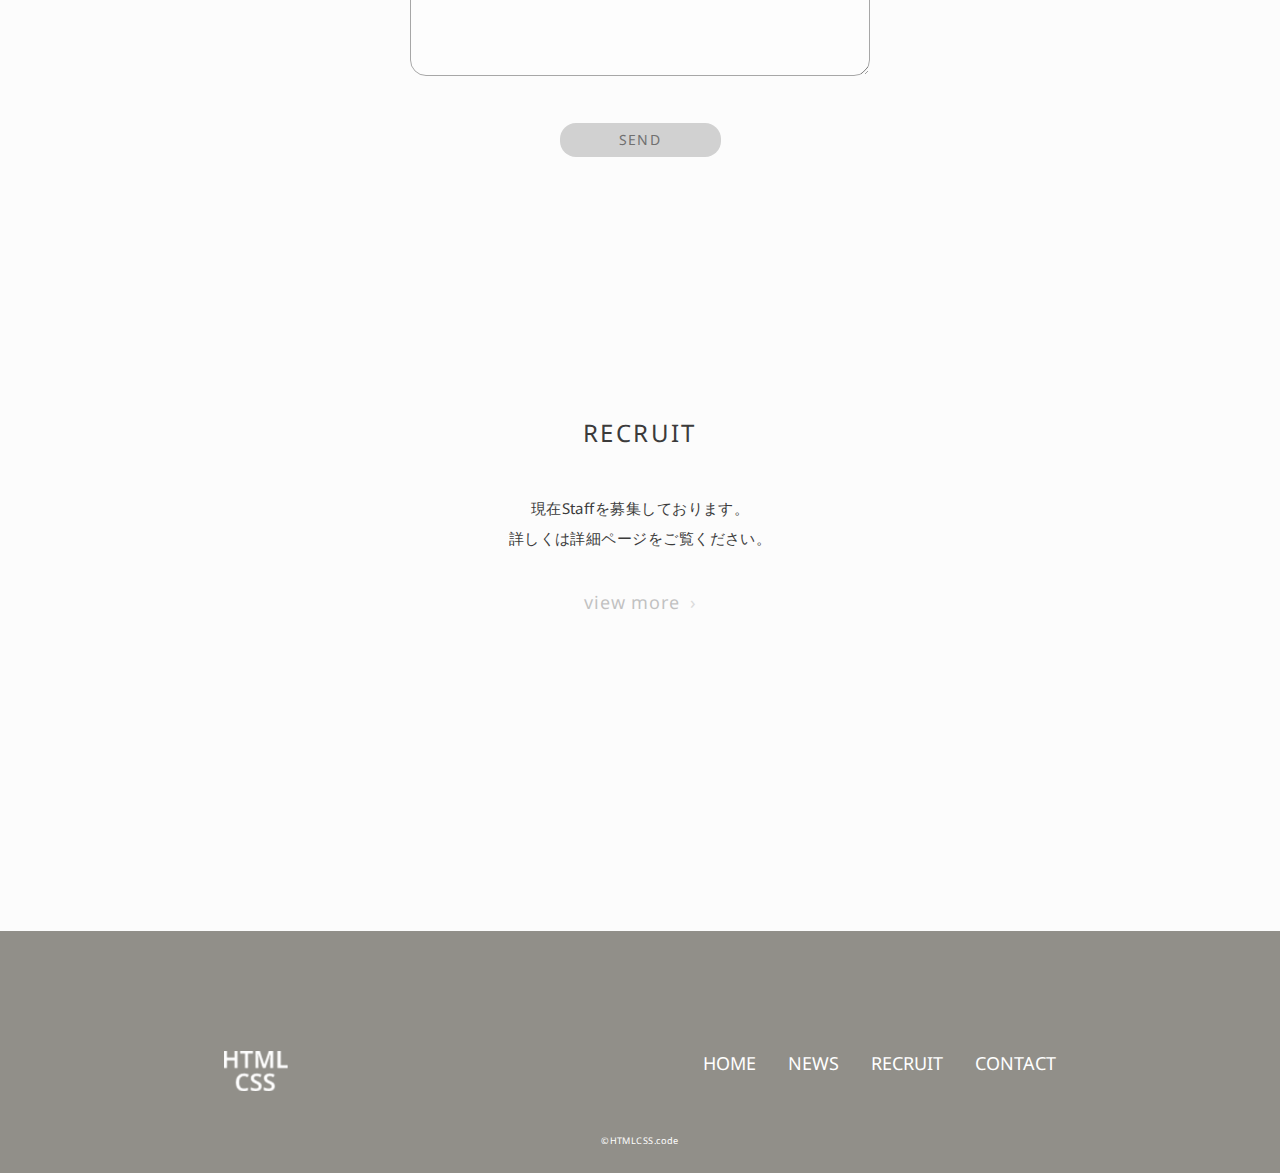
==== commit c45f5bce: "ご指摘いただいた箇所の修正、フォント指定の修正を行いました。" ====
--- a/html-kaguya/index.html
+++ b/html-kaguya/index.html
@@ -5,7 +5,7 @@
     <meta name="viewport" content="width=device-width, initial-scale=1.0">
     <meta name="description" content="家具屋課題のHOMEページです。">
     <title>家具屋課題のHOMEページ</title>
-    <link href="https://fonts.googleapis.com/css2?family=Noto+Sans+JP&display=swap" rel="stylesheet">
+    <link href="https://fonts.googleapis.com/css2?family=Noto+Sans&display=swap" rel="stylesheet">
     <link rel="stylesheet" href="style.css">
   </head>
   <body>
@@ -91,6 +91,7 @@
     <footer>
       <nav class="footer-nav">
         <img class="footer-nav__img" src="images/logo_footer.png" srcset="images/logo_footer.png 1x, images/logo_footer@2x.png 2x" alt="htmlcss-footer">
+        <a href="index.html"><img class="footer-nav__img--sp" src="images/logo_footer.png" srcset="images/logo_footer.png 1x, images/logo_footer@2x.png 2x" alt="htmlcss-footer"></a>
         <ul class="footer-nav__menu">
           <li><a href="index.html">HOME</a></li>
           <li><a href="news.html">NEWS</a></li>
--- a/html-kaguya/style.css
+++ b/html-kaguya/style.css
@@ -3,7 +3,7 @@
   margin: 0;
   background: #fcfcfc 0% 0% no-repeat padding-box;
   color: #3b3b3b;
-  font: normal 11px/22px "Noto Sans JP, sans-serif";
+  font: normal 11px/22px "Noto Sans", sans-serif;
 }
 
 p,
@@ -44,7 +44,7 @@
   margin: 0 auto;
 }
 
-@media (max-width: 350px) {
+@media (max-width: 375px) {
   header {
     height: 56px;
   }
@@ -52,21 +52,21 @@
 
 .header-nav {
   padding: 0 96px;
-  font: normal 16px/22px "Noto Sans JP";
+  font: normal 16px/22px "Noto Sans";
   display: flex;
   justify-content: space-between;
   align-items: flex-end;
   height: 56px;
 }
 
-@media (max-width: 350px) {
+@media (max-width: 375px) {
   .header-nav {
     background: #918f89 url(images/logo_footer.png) 50% 50%/39.69px 24px
       no-repeat padding-box;
     position: fixed;
     z-index: 1;
     left: 0;
-    width: 350px;
+    width: 100%;
   }
 }
 
@@ -76,7 +76,7 @@
   align-self: center;
 }
 
-@media (max-width: 350px) {
+@media (max-width: 375px) {
   .header-nav__img {
     display: none;
   }
@@ -98,7 +98,7 @@
   margin-right: 0;
 }
 
-@media (max-width: 350px) {
+@media (max-width: 375px) {
   .header-nav__menu {
     display: none;
   }
@@ -108,7 +108,7 @@
   color: #3b3b3b;
 }
 
-@media (max-width: 350px) {
+@media (max-width: 375px) {
   footer {
     height: 232px;
     background: #918f89;
@@ -120,15 +120,15 @@
   display: flex;
   justify-content: space-between;
   background: #918f89;
-  font: normal 18px/24px "Noto Sans JP";
-}
-
-@media (max-width: 350px) {
+  font: normal 18px/24px "Noto Sans";
+}
+
+@media (max-width: 375px) {
   .footer-nav {
-    background: url(images/logo_footer.png) 50% 50%/51.69px 32px no-repeat
-      padding-box;
     padding: 0;
     height: 186px;
+    justify-content: center;
+    align-items: center;
   }
 }
 
@@ -138,9 +138,26 @@
   align-self: center;
 }
 
-@media (max-width: 350px) {
+@media (max-width: 375px) {
   .footer-nav__img {
     display: none;
+  }
+}
+
+.footer-nav > a {
+  margin: 0 auto;
+}
+
+.footer-nav__img--sp {
+  display: none;
+}
+
+@media (max-width: 375px) {
+  .footer-nav__img--sp {
+    display: block;
+    width: 51.69px;
+    height: 32px;
+    margin: 0 auto;
   }
 }
 
@@ -149,7 +166,7 @@
   align-items: flex-end;
 }
 
-@media (max-width: 350px) {
+@media (max-width: 375px) {
   .footer-nav__menu {
     display: none;
   }
@@ -165,7 +182,7 @@
   margin-right: 0;
 }
 
-@media (max-width: 350px) {
+@media (max-width: 375px) {
   .footer-nav__menu {
     display: none;
   }
@@ -180,12 +197,12 @@
   padding-bottom: 24px;
   background: #918f89;
   text-align: center;
-  font: normal 11px/16px "Noto Sans JP";
+  font: normal 11px/16px "Noto Sans";
   letter-spacing: 0.44px;
   color: #ffffff;
 }
 
-@media (max-width: 350px) {
+@media (max-width: 375px) {
   .footer-copyright {
     padding-bottom: 32px;
   }
@@ -196,9 +213,10 @@
   background: 0 0 / contain url(images/home_top.png) no-repeat padding-box;
 }
 
-@media (max-width: 350px) {
+@media (max-width: 375px) {
   .main-article {
-    padding-top: 180px;
+    margin-top: -56px;
+    padding-top: 200px;
     background: transparent url(images/home_top_sp.png) 0 0 / contain no-repeat
       padding-box;
   }
@@ -209,8 +227,10 @@
   background: 0 0 / contain url(images/news_top.png) no-repeat padding-box;
 }
 
-@media (max-width: 350px) {
+@media (max-width: 375px) {
   .main-article-news {
+    margin-top: -56px;
+    padding-top: 256px;
     background: transparent url(images/news_top_sp.png) 0 0 / contain no-repeat
       padding-box;
   }
@@ -221,8 +241,10 @@
   background: 0 0 / contain url(images/recruit_top.png) no-repeat padding-box;
 }
 
-@media (max-width: 350px) {
+@media (max-width: 375px) {
   .main-article-recruit {
+    margin-top: -56px;
+    padding-top: 256px;
     background: transparent url(images/recruit_top_sp.png) 0 0 / contain
       no-repeat padding-box;
   }
@@ -233,8 +255,10 @@
   background: 0 0 / contain url(images/contact_top.png) no-repeat padding-box;
 }
 
-@media (max-width: 350px) {
+@media (max-width: 375px) {
   .main-article-contact {
+    margin-top: -56px;
+    padding-top: 256px;
     background: transparent url(images/contact_top_sp.png) 0 0 / contain
       no-repeat padding-box;
   }
@@ -243,50 +267,58 @@
 .h1-news,
 .h1-recruit,
 .h1-contact {
-  font-weight: normal;
-  font: normal 30px/53px "Noto Sans JP";
+  font: normal 30px/53px "Noto Sans";
   letter-spacing: 3px;
+  color: #918f89;
   padding-left: 228px;
   margin-bottom: 384px;
+}
+
+@media (max-width: 375px) {
+  .h1-news,
+  .h1-recruit,
+  .h1-contact {
+    font: normal 25px/53px "Noto Sans";
+    line-height: 1;
+    letter-spacing: 2.5px;
+    color: #3b3b3b;
+    padding-left: 0;
+    text-align: center;
+    margin-bottom: 576px;
+  }
 }
 
 .h1-home {
   width: 609px;
   padding: 32px 0 32px 88px;
-  font: normal 53px/73px "Noto Sans JP";
+  font: normal 53px/73px "Noto Sans";
   letter-spacing: 2.65px;
   color: #918f89;
   background: rgba(255, 255, 255, 0.8);
   margin-bottom: 413px;
 }
 
-@media (max-width: 350px) {
+@media (max-width: 375px) {
   .h1-home {
     width: 184px;
     padding: 0;
-    font: normal 39px/37px "Noto Sans JP";
+    font: normal 39px/37px "Noto Sans";
     letter-spacing: 1.95px;
     background: none;
     margin-bottom: 416px;
-  }
-}
-
-@media (max-width: 350px) {
+    height: 272px;
+  }
+}
+
+@media (max-width: 375px) {
   .h1-home span {
     display: inline-block;
     height: 80px;
     background: rgba(255, 255, 255, 0.6);
     padding: 16px 16px 16px 54px;
     margin-bottom: 16px;
-  }
-}
-
-.h1-news {
-  color: #918f89;
-}
-
-.h1-recruit {
-  color: #918f89;
+    line-height: 55px;
+  }
 }
 
 .h1-contact {
@@ -302,7 +334,7 @@
   height: 560px;
 }
 
-@media (max-width: 350px) {
+@media (max-width: 375px) {
   .main-home {
     max-width: 328px;
     display: block;
@@ -318,22 +350,22 @@
   padding: 240px 0 0 56px;
 }
 
-@media (max-width: 350px) {
+@media (max-width: 375px) {
   .home-article {
     padding: 0;
   }
 }
 
 .home-article__heading {
-  font: normal 25px/53px "Noto Sans JP";
+  font: normal 25px/53px "Noto Sans";
   letter-spacing: 2.5px;
   margin-bottom: 71px;
 }
 
-@media (max-width: 350px) {
+@media (max-width: 375px) {
   .home-article__heading {
     text-align: center;
-    font: normal 21px/53px "Noto Sans JP";
+    font: normal 21px/53px "Noto Sans";
     letter-spacing: 2.1px;
     line-height: 1;
     margin-bottom: 32px;
@@ -341,14 +373,14 @@
 }
 
 .home-article__paragraph {
-  font: normal 12px/30px "Noto Sans JP";
+  font: normal 12px/30px "Noto Sans";
   letter-spacing: 0.36px;
 }
 
-@media (max-width: 350px) {
+@media (max-width: 375px) {
   .home-article__paragraph {
     text-align: center;
-    font: normal 14px/35px "Noto Sans JP";
+    font: normal 14px/35px "Noto Sans";
     letter-spacing: 0.42px;
     margin-bottom: 24px;
   }
@@ -370,7 +402,7 @@
   width: 100%;
 }
 
-@media (max-width: 350px) {
+@media (max-width: 375px) {
   .home-image {
     background: transparent url(images/concept.png) 50% 50%/328px auto no-repeat
       padding-box;
@@ -382,7 +414,8 @@
 .main-news__heading--page,
 .main-recruit__heading--recruit {
   text-align: center;
-  font: normal 23px/53px "Noto Sans JP";
+  font: normal 23px/53px "Noto Sans";
+  line-height: 1;
   letter-spacing: 2.3px;
 }
 
@@ -398,14 +431,19 @@
   margin-bottom: 320px;
 }
 
+@media (max-width: 375px) {
+  .main-news__page {
+    margin-bottom: 256px;
+  }
+}
+
 .main-news__heading {
-  line-height: 1;
   margin-bottom: 48px;
 }
 
-@media (max-width: 350px) {
+@media (max-width: 375px) {
   .main-news__heading {
-    font: normal 25px/53px "Noto Sans JP";
+    font: normal 25px/53px "Noto Sans";
     line-height: 1;
     letter-spacing: 2.5px;
     margin-bottom: 24px;
@@ -414,6 +452,12 @@
 
 .main-news__heading--page {
   margin-bottom: 56px;
+}
+
+@media (max-width: 375px) {
+  .main-news__heading--page {
+    margin-bottom: 32px;
+  }
 }
 
 .main-news__unordered-list {
@@ -423,14 +467,14 @@
   margin-bottom: 39px;
 }
 
-@media (max-width: 350px) {
+@media (max-width: 375px) {
   .main-news__unordered-list {
     display: block;
     margin-bottom: 32px;
   }
 }
 
-@media (max-width: 350px) {
+@media (max-width: 375px) {
   .main-news__unordered-list li {
     margin-bottom: 24px;
     text-align: center;
@@ -444,7 +488,7 @@
   margin: 0 auto;
 }
 
-@media (max-width: 350px) {
+@media (max-width: 375px) {
   .main-news__unordered-list li figure {
     max-width: 272px;
   }
@@ -459,7 +503,7 @@
   vertical-align: middle;
 }
 
-@media (max-width: 350px) {
+@media (max-width: 375px) {
   .main-news__unordered-list li:nth-child(1) img {
     opacity: 0.6;
   }
@@ -470,7 +514,7 @@
   vertical-align: middle;
 }
 
-@media (max-width: 350px) {
+@media (max-width: 375px) {
   .main-news__unordered-list li:nth-child(2) img {
     opacity: 0.6;
   }
@@ -481,19 +525,19 @@
   vertical-align: middle;
 }
 
-@media (max-width: 350px) {
+@media (max-width: 375px) {
   .main-news__unordered-list li:nth-child(3) img {
     opacity: 0.6;
   }
 }
 
 .main-news__unordered-list li:nth-child(3) figcaption {
-  font: normal 17px/41px "Noto Sans JP";
-}
-
-@media (max-width: 350px) {
+  font: normal 17px/41px "Noto Sans";
+}
+
+@media (max-width: 375px) {
   .main-news__unordered-list li:nth-child(3) figcaption {
-    font: normal 15px/32px "Noto Sans JP";
+    font: normal 15px/32px "Noto Sans";
     letter-spacing: -0.75px;
   }
 }
@@ -505,15 +549,15 @@
   top: 50%;
   left: 50%;
   transform: translate(-50%, -50%);
-  font: normal 17px/50px "Noto Sans JP";
+  font: normal 17px/50px "Noto Sans";
   letter-spacing: -0.85px;
   color: #ffffff;
   text-shadow: 0px 0px 6px #000000e0;
 }
 
-@media (max-width: 350px) {
+@media (max-width: 375px) {
   .main-news__unordered-list figcaption {
-    font: normal 15px/32px "Noto Sans JP";
+    font: normal 15px/32px "Noto Sans";
     letter-spacing: -0.75px;
     text-shadow: none;
   }
@@ -521,12 +565,12 @@
 
 .main-news__view-more {
   text-align: center;
-  font: normal 18px/45px "Noto Sans JP";
+  font: normal 18px/45px "Noto Sans";
   opacity: 0.3;
   line-height: 1;
 }
 
-@media (max-width: 350px) {
+@media (max-width: 375px) {
   .main-news__view-more {
     opacity: 1;
   }
@@ -546,9 +590,10 @@
 .main-others__heading--catalog,
 .main-others__heading--contact,
 .main-others__heading--recruit,
-.main-others__contact-page--heading {
+.main-others__contact-page--heading-pc,
+.main-others__contact-page--heading-sp {
   text-align: center;
-  font: normal 24px/53px "Noto Sans JP";
+  font: normal 24px/53px "Noto Sans";
   letter-spacing: 2.4px;
   line-height: 1;
 }
@@ -556,7 +601,7 @@
 .main-others__paragraph--catalog,
 .main-others__paragraph--recruit {
   text-align: center;
-  font: normal 15px/30px "Noto Sans JP";
+  font: normal 15px/30px "Noto Sans";
   letter-spacing: 0.45px;
 }
 
@@ -566,7 +611,7 @@
   margin-bottom: 240px;
 }
 
-@media (max-width: 350px) {
+@media (max-width: 375px) {
   .main-others {
     max-width: 330px;
   }
@@ -576,7 +621,7 @@
   margin-bottom: 320px;
 }
 
-@media (max-width: 350px) {
+@media (max-width: 375px) {
   .main-others:nth-child(6) {
     margin-bottom: 240px;
   }
@@ -590,7 +635,7 @@
   margin-bottom: 47px;
 }
 
-@media (max-width: 350px) {
+@media (max-width: 375px) {
   .main-others__heading--contact {
     line-height: 1;
     margin-bottom: 32px;
@@ -601,7 +646,7 @@
   margin-bottom: 48px;
 }
 
-@media (max-width: 350px) {
+@media (max-width: 375px) {
   .main-others__heading--recruit {
     line-height: 1;
     margin-bottom: 32px;
@@ -612,9 +657,9 @@
   margin-bottom: 40px;
 }
 
-@media (max-width: 350px) {
+@media (max-width: 375px) {
   .main-others__paragraph--catalog {
-    font: normal 14px/27px "Noto Sans JP";
+    font: normal 14px/27px "Noto Sans";
     letter-spacing: 0.42px;
   }
 }
@@ -623,9 +668,9 @@
   margin-bottom: 40px;
 }
 
-@media (max-width: 350px) {
+@media (max-width: 375px) {
   .main-others__paragraph--recruit {
-    font: normal 15px/30px "Noto Sans JP";
+    font: normal 15px/30px "Noto Sans";
     letter-spacing: 0.45px;
     margin-bottom: 24px;
   }
@@ -639,7 +684,7 @@
   margin: 0 auto;
 }
 
-@media (max-width: 350px) {
+@media (max-width: 375px) {
   .main-others__button--catalog {
     max-width: 280px;
     height: 56px;
@@ -647,7 +692,7 @@
 }
 
 .main-others__button--catalog a {
-  font: normal 18px/53px "Noto Sans JP";
+  font: normal 18px/53px "Noto Sans";
   letter-spacing: 1.8px;
   color: #707070;
   display: block;
@@ -664,14 +709,14 @@
 
 .main-others__form--contact input::placeholder,
 .main-others__form--contact textarea::placeholder {
-  font: normal 12px/53px "Noto Sans JP";
+  font: normal 12px/53px "Noto Sans";
   line-height: 1;
   letter-spacing: 0.6px;
   opacity: 0.4;
   color: #3b3b3b;
 }
 
-@media (max-width: 350px) {
+@media (max-width: 375px) {
   .main-others__form--contact p {
     padding: 0 22px;
   }
@@ -682,7 +727,7 @@
   margin-bottom: 24px;
 }
 
-@media (max-width: 350px) {
+@media (max-width: 375px) {
   .main-others__form--contact input {
     border: 0.5px solid #707070;
     border-radius: 11px;
@@ -692,9 +737,10 @@
   }
 }
 
-@media (max-width: 350px) {
+@media (max-width: 375px) {
   .main-others__form--contact input::placeholder {
-    font: normal 14px/53px "Noto Sans JP";
+    font: normal 14px/53px "Noto Sans";
+    line-height: 1;
     letter-spacing: 0.7px;
   }
 }
@@ -704,18 +750,18 @@
   margin-bottom: 40px;
 }
 
-@media (max-width: 350px) {
+@media (max-width: 375px) {
   .main-others__form--contact textarea {
-    padding: 15px 17px 117px 17px;
+    padding: 15px 17px 108px 17px;
     margin-bottom: 32px;
     border: 0.5px solid #707070;
     border-radius: 11px;
   }
 }
 
-@media (max-width: 350px) {
+@media (max-width: 375px) {
   .main-others__form--contact textarea::placeholder {
-    font: normal 14px/53px "Noto Sans JP";
+    font: normal 14px/53px "Noto Sans";
     letter-spacing: 0.7px;
     line-height: 1;
   }
@@ -726,7 +772,7 @@
   margin: 0 auto;
 }
 
-@media (max-width: 350px) {
+@media (max-width: 375px) {
   .main-others__form--contact .submit-uppercase-pc {
     max-width: 173px;
     display: none;
@@ -736,16 +782,16 @@
 .main-others__form--contact .submit-uppercase-pc input {
   border: none;
   background: #d1d1d1;
-  font: normal 14px/53px "Noto Sans JP";
+  font: normal 14px/53px "Noto Sans";
   letter-spacing: 1.4px;
   line-height: 1;
   color: #707070;
   opacity: 1;
 }
 
-@media (max-width: 350px) {
+@media (max-width: 375px) {
   .main-others__form--contact .submit-uppercase-pc input {
-    font: normal 18px/53px "Noto Sans JP";
+    font: normal 18px/53px "Noto Sans";
     letter-spacing: 0.9px;
     line-height: 1;
   }
@@ -755,7 +801,7 @@
   display: none;
 }
 
-@media (max-width: 350px) {
+@media (max-width: 375px) {
   .main-others__form--contact .submit-uppercase-sp {
     max-width: 173px;
     margin: 0 auto;
@@ -765,7 +811,7 @@
   .main-others__form--contact .submit-uppercase-sp input {
     border: none;
     background: #d1d1d1;
-    font: normal 18px/53px "Noto Sans JP";
+    font: normal 18px/53px "Noto Sans";
     letter-spacing: 0.9px;
     line-height: 1;
     color: #707070;
@@ -778,12 +824,12 @@
 
 .main-others__view-more--recruit {
   text-align: center;
-  font: normal 18px/45px "Noto Sans JP";
+  font: normal 18px/45px "Noto Sans";
   opacity: 0.3;
   line-height: 1;
 }
 
-@media (max-width: 350px) {
+@media (max-width: 375px) {
   .main-others__view-more--recruit {
     opacity: 1;
   }
@@ -809,9 +855,21 @@
   margin-bottom: 32px;
 }
 
+@media (max-width: 375px) {
+  .main-recruit__heading--recruit {
+    margin-bottom: 40px;
+  }
+}
+
+@media (max-width: 375px) {
+  .main-recruit {
+    margin-bottom: 256px;
+  }
+}
+
 table th,
 table li:first-child {
-  font: normal 16px/22px "Noto Sans JP";
+  font: normal 16px/22px "Noto Sans";
   letter-spacing: 0;
 }
 
@@ -825,11 +883,23 @@
   overflow: hidden;
 }
 
+@media (max-width: 375px) {
+  table {
+    width: 344px;
+  }
+}
+
 table th {
   background: #dcdbd9;
   font-weight: normal;
-  width: 144px;
   border-bottom: 1px solid #707070;
+}
+
+@media (max-width: 375px) {
+  table th {
+    font: normal 14px/19px "Noto Sans";
+    padding: 0 7px;
+  }
 }
 
 table td {
@@ -851,25 +921,68 @@
   margin-left: 45px;
 }
 
+@media (max-width: 375px) {
+  table li {
+    margin-left: 25px;
+  }
+}
+
 table li:first-child {
   margin-bottom: 8px;
 }
 
+@media (max-width: 375px) {
+  table li:first-child {
+    font: normal 15px/20px "Noto Sans";
+  }
+}
+
 table .job-description li:not(:first-child) {
-  list-style-type: disc;
-  margin-left: 68px;
-  font: normal 14px/23px "Noto Sans JP";
+  margin-left: 58px;
+  font: normal 14px/23px "Noto Sans";
   letter-spacing: 0px;
 }
 
+table .job-description li:not(:first-child):before {
+  content: "";
+  width: 2px;
+  height: 2px;
+  display: inline-block;
+  border-radius: 100%;
+  background: #3b3b3b;
+  position: relative;
+  left: -7px;
+  top: -3px;
+}
+
+@media (max-width: 375px) {
+  table .job-description li:not(:first-child) {
+    margin-left: 38px;
+    font: normal 13px/23px "Noto Sans";
+    margin-bottom: 0;
+  }
+}
+
 table .salary li:not(:first-child) {
-  font: normal 14px/19px "Noto Sans JP";
+  font: normal 14px/19px "Noto Sans";
   letter-spacing: 0px;
 }
 
+@media (max-width: 375px) {
+  table .salary li:not(:first-child) {
+    font: normal 13px/18px "Noto Sans";
+  }
+}
+
 table .work-time li:not(:first-child) {
-  font: normal 14px/21px "Noto Sans JP";
+  font: normal 14px/21px "Noto Sans";
   letter-spacing: 0px;
+}
+
+@media (max-width: 375px) {
+  table .work-time li:not(:first-child) {
+    font: normal 13px/21px "Noto Sans";
+  }
 }
 
 .main-others__contact-page {
@@ -878,13 +991,37 @@
   margin-bottom: 320px;
 }
 
-.main-others__contact-page--heading {
+@media (max-width: 375px) {
+  .main-others__contact-page {
+    max-width: 286px;
+    margin-bottom: 240px;
+  }
+}
+
+.main-others__contact-page--heading-pc {
   margin-bottom: 40px;
+}
+
+@media (max-width: 375px) {
+  .main-others__contact-page--heading-pc {
+    display: none;
+  }
+}
+
+.main-others__contact-page--heading-sp {
+  display: none;
+}
+
+@media (max-width: 375px) {
+  .main-others__contact-page--heading-sp {
+    display: block;
+    margin-bottom: 32px;
+  }
 }
 
 .main-others__contact-page--paragraph {
   text-align: center;
-  font: normal 15px/53px "Noto Sans JP";
+  font: normal 15px/53px "Noto Sans";
   letter-spacing: 0.6px;
   margin-bottom: 40px;
   display: inline-block;
@@ -892,4 +1029,16 @@
   white-space: nowrap;
   margin-left: -39px;
 }
+
+@media (max-width: 375px) {
+  .main-others__contact-page--paragraph {
+    display: none;
+  }
+}
+
+@media (max-width: 375px) {
+  .main-others__contact-page .main-others__form--contact p {
+    padding: 0;
+  }
+}
 /*# sourceMappingURL=style.css.map */
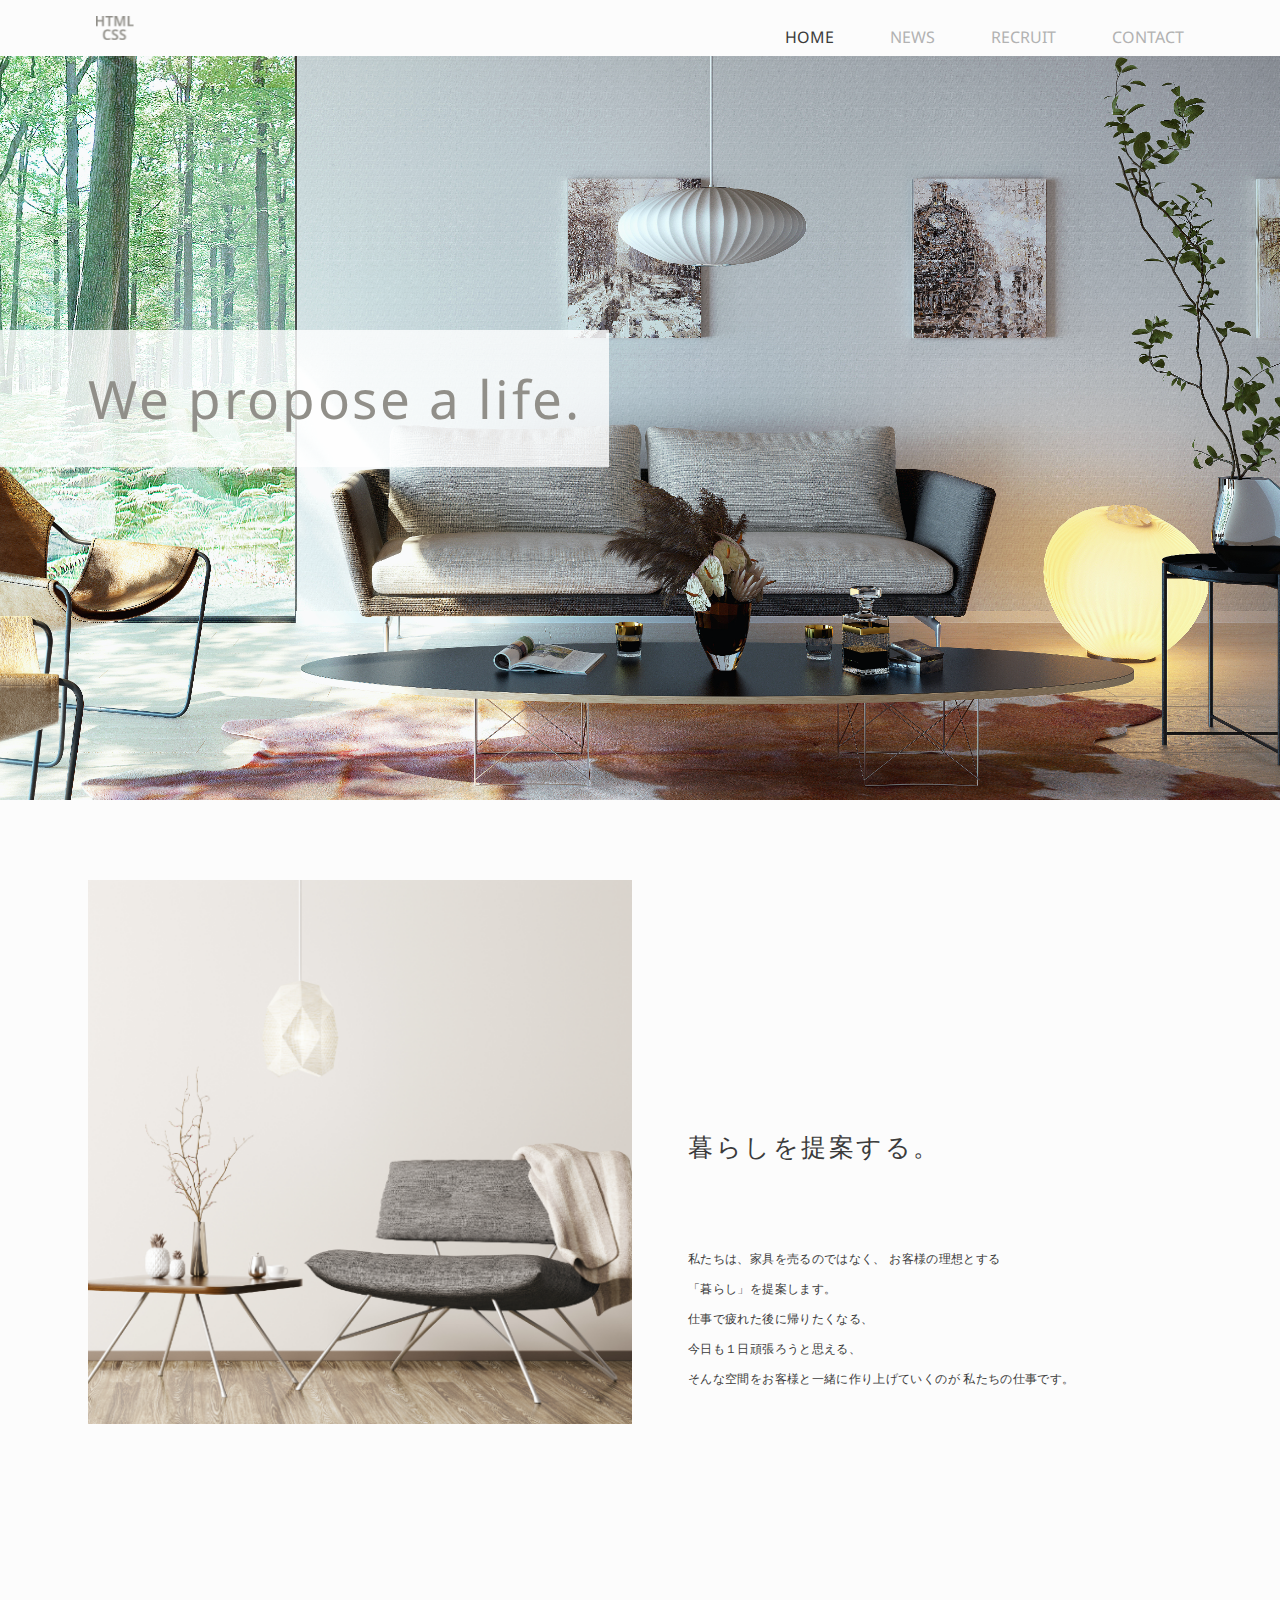
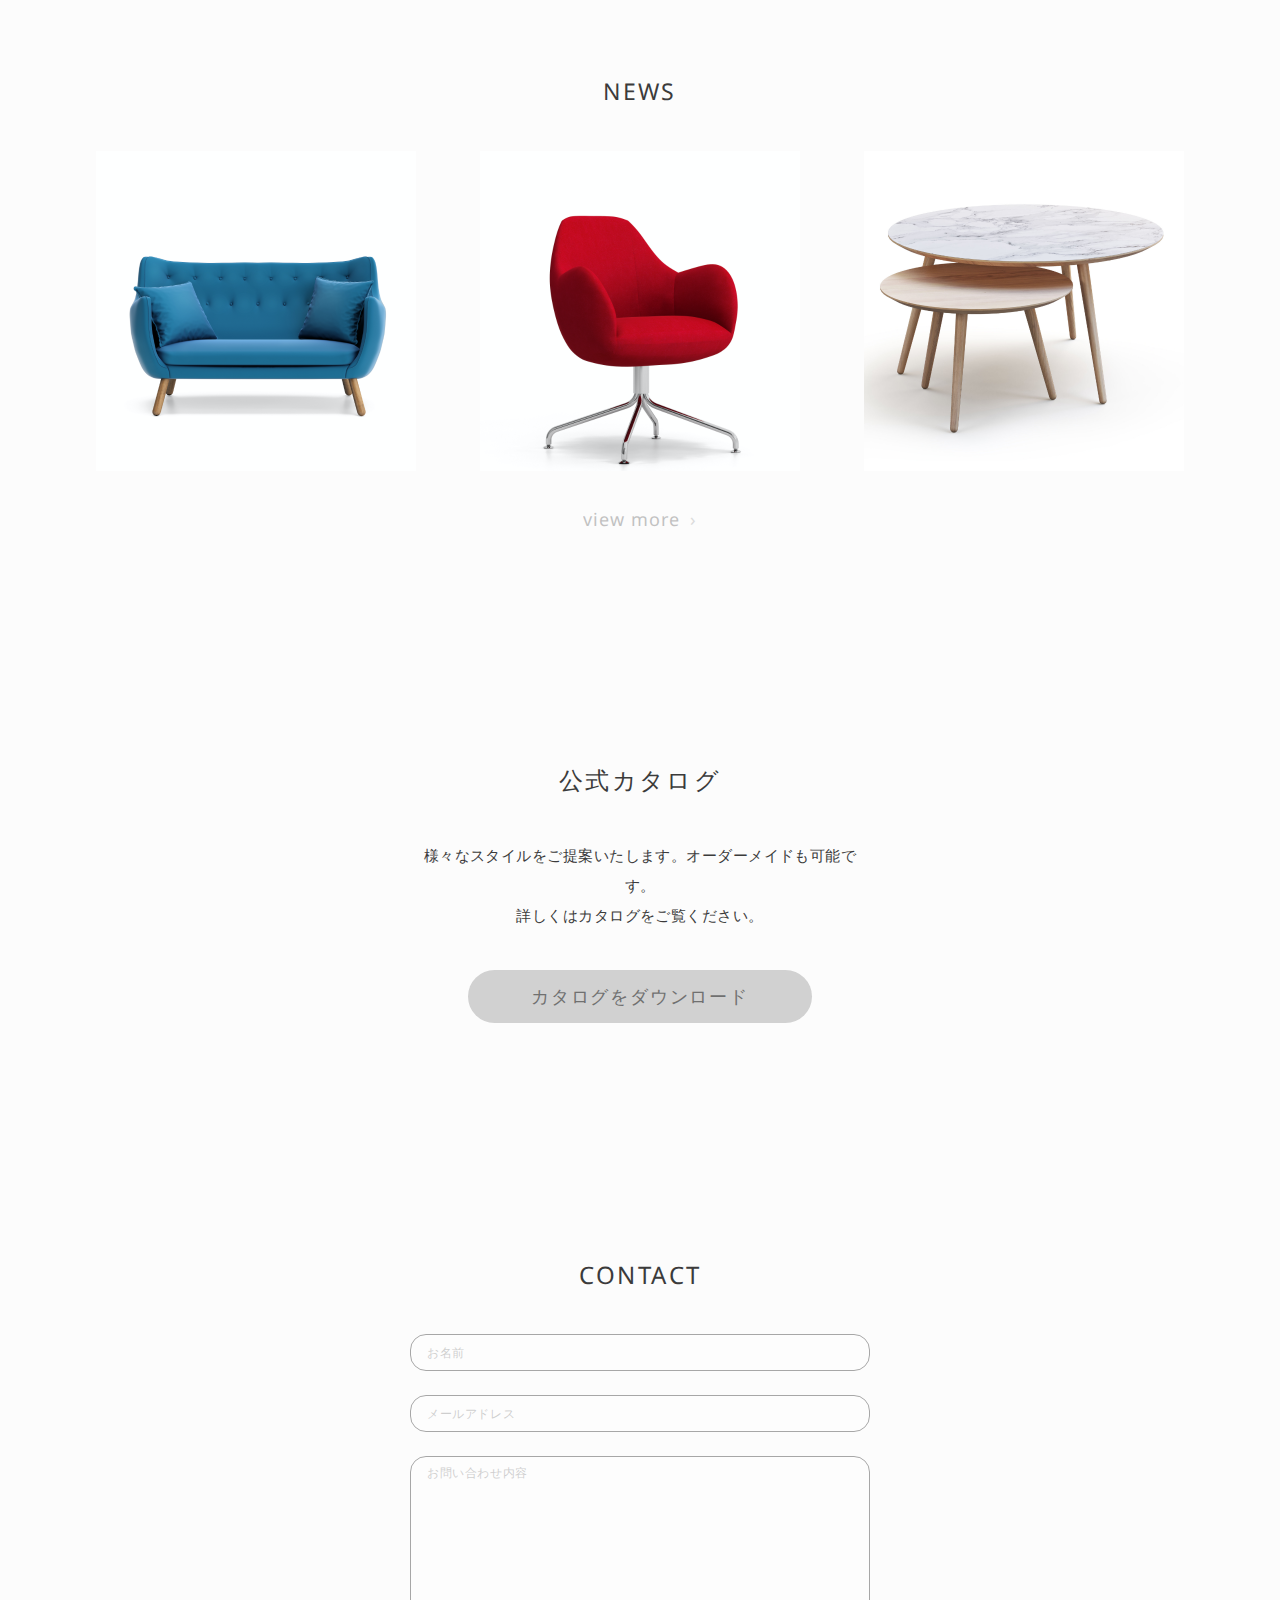
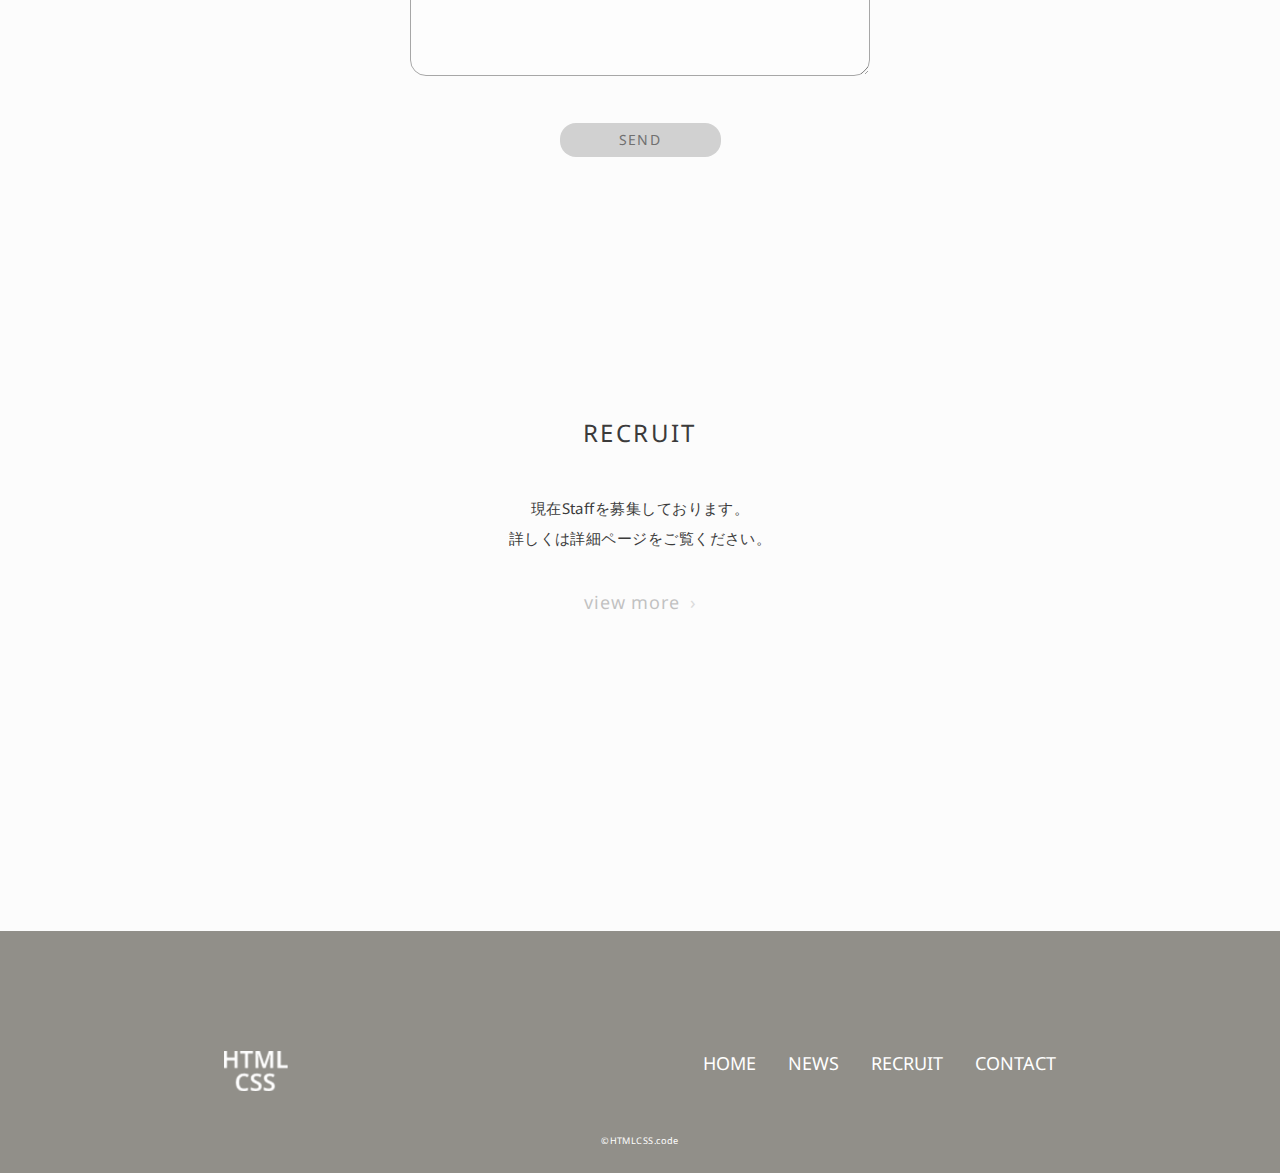
==== commit 67be8d06: "Add: HTMLにNEWSページの画像ホバー時のアニメーションのためのClassを追加" ====
--- a/html-kaguya/index.html
+++ b/html-kaguya/index.html
@@ -19,6 +19,17 @@
           <li><a href="contact.html">CONTACT</a></li>
         </ul>
       </nav>
+      <div class="header-hamburger__btn">
+        <span></span>
+        <span></span>
+        <span></span>
+      </div>
+      <ul class="header-hamburger__menu">
+        <li><a href="index.html">HOME</a></li>
+        <li><a href="news.html">NEWS</a></li>
+        <li><a href="recruit.html">RECRUIT</a></li>
+        <li><a href="contact.html">CONTACT</a></li>
+      </ul>
     </header>
     <main>
       <article class="main-article">
@@ -46,19 +57,19 @@
           <h2 class="main-news__heading">NEWS</h2>
           <ul class="main-news__unordered-list">
             <li>
-              <figure>
+              <figure class="newsHover">
                 <img src="images/news01.png" alt="armstrong-couch" srcset="images/news01.png 1x, images/news01@2x.png 2x">
                 <figcaption>アームストロングのカウチ入荷</figcaption>
               </figure>
             </li>
             <li>
-              <figure>
+              <figure class="newsHover">
                 <img src="images/news02.png" alt="armstrong-chair" srcset="images/news02.png 1x, images/news02@2x.png 2x">
                 <figcaption>アームストロングのチェア再入荷</figcaption>
               </figure>
             </li>
             <li>
-              <figure>
+              <figure class="newsHover">
                 <img src="images/news03.png" alt="armstrong-table" srcset="images/news03.png 1x, images/news03@2x.png 2x">
                 <figcaption>アームストロングのテーブル入荷</figcaption>
               </figure>
@@ -101,5 +112,7 @@
       </nav>
       <p class="footer-copyright"><small>&copy;HTMLCSS.code</small></p>
     </footer>
+    <script src="script/jquery-3.5.1.min.js"></script>
+    <script src="script/script.js"></script>
   </body>
-</html>+</html>
--- a/html-kaguya/style.css
+++ b/html-kaguya/style.css
@@ -64,7 +64,8 @@
     background: #918f89 url(images/logo_footer.png) 50% 50%/39.69px 24px
       no-repeat padding-box;
     position: fixed;
-    z-index: 1;
+    padding: 0;
+    z-index: 2;
     left: 0;
     width: 100%;
   }
@@ -106,6 +107,83 @@
 
 .header-nav .current-page a {
   color: #3b3b3b;
+}
+
+.header-hamburger__btn {
+  display: none;
+}
+
+@media (max-width: 375px) {
+  .header-hamburger__btn {
+    display: block;
+    position: fixed;
+    z-index: 3;
+    top: 19px;
+    left: 322px;
+    width: 30px;
+    height: 18px;
+    cursor: pointer;
+  }
+  .header-hamburger__btn span {
+    display: block;
+    position: absolute;
+    width: 100%;
+    border-top: solid 2px #fff;
+    transition: 0.3s;
+  }
+  .header-hamburger__btn span:nth-child(2) {
+    top: 9px;
+  }
+  .header-hamburger__btn span:nth-child(3) {
+    top: 18px;
+  }
+}
+
+.header-hamburger__menu {
+  display: none;
+}
+
+@media (max-width: 375px) {
+  .header-hamburger__menu {
+    display: block;
+    transform: translateY(-100%);
+    transition: 0.3s;
+    margin-top: 56px;
+    position: fixed;
+    z-index: 1;
+    top: 0;
+    height: 100%;
+    width: 100%;
+    opacity: 0.9;
+    background: #918f89;
+    text-align: center;
+  }
+  .header-hamburger__menu li {
+    height: 88px;
+    border-bottom: 1px solid #fff;
+  }
+  .header-hamburger__menu li a {
+    line-height: 88px;
+    color: #fff;
+    font-size: 20px;
+    height: 100%;
+  }
+}
+
+.is-active span:nth-child(1) {
+  transform: translateY(9px) rotate(45deg);
+}
+
+.is-active span:nth-child(2) {
+  transform: translateX(200%);
+}
+
+.is-active span:nth-child(3) {
+  transform: translateY(-9px) rotate(-45deg);
+}
+
+.is-open {
+  transform: translateY(0%);
 }
 
 @media (max-width: 375px) {
@@ -482,7 +560,6 @@
 }
 
 .main-news__unordered-list li figure {
-  background-color: #000000;
   position: relative;
   max-width: 320px;
   margin: 0 auto;
@@ -490,6 +567,7 @@
 
 @media (max-width: 375px) {
   .main-news__unordered-list li figure {
+    background-color: #000000;
     max-width: 272px;
   }
 }
@@ -499,7 +577,6 @@
 }
 
 .main-news__unordered-list li:nth-child(1) img {
-  opacity: 0.6;
   vertical-align: middle;
 }
 
@@ -510,7 +587,6 @@
 }
 
 .main-news__unordered-list li:nth-child(2) img {
-  opacity: 0.4;
   vertical-align: middle;
 }
 
@@ -521,7 +597,6 @@
 }
 
 .main-news__unordered-list li:nth-child(3) img {
-  opacity: 0.5;
   vertical-align: middle;
 }
 
@@ -543,23 +618,34 @@
 }
 
 .main-news__unordered-list figcaption {
+  display: none;
   position: absolute;
   width: 100%;
   text-align: center;
-  top: 50%;
-  left: 50%;
-  transform: translate(-50%, -50%);
+  bottom: 0;
+  left: 0;
   font: normal 17px/50px "Noto Sans";
   letter-spacing: -0.85px;
   color: #ffffff;
   text-shadow: 0px 0px 6px #000000e0;
+  background-color: #000000;
+  opacity: 0.6;
+  padding: 135px 0;
 }
 
 @media (max-width: 375px) {
   .main-news__unordered-list figcaption {
+    display: block;
     font: normal 15px/32px "Noto Sans";
     letter-spacing: -0.75px;
     text-shadow: none;
+    top: 50%;
+    bottom: 50%;
+    left: 50%;
+    transform: translate(-50%, -50%);
+    background-color: #ffffff;
+    opacity: 1;
+    padding: 0;
   }
 }
 
